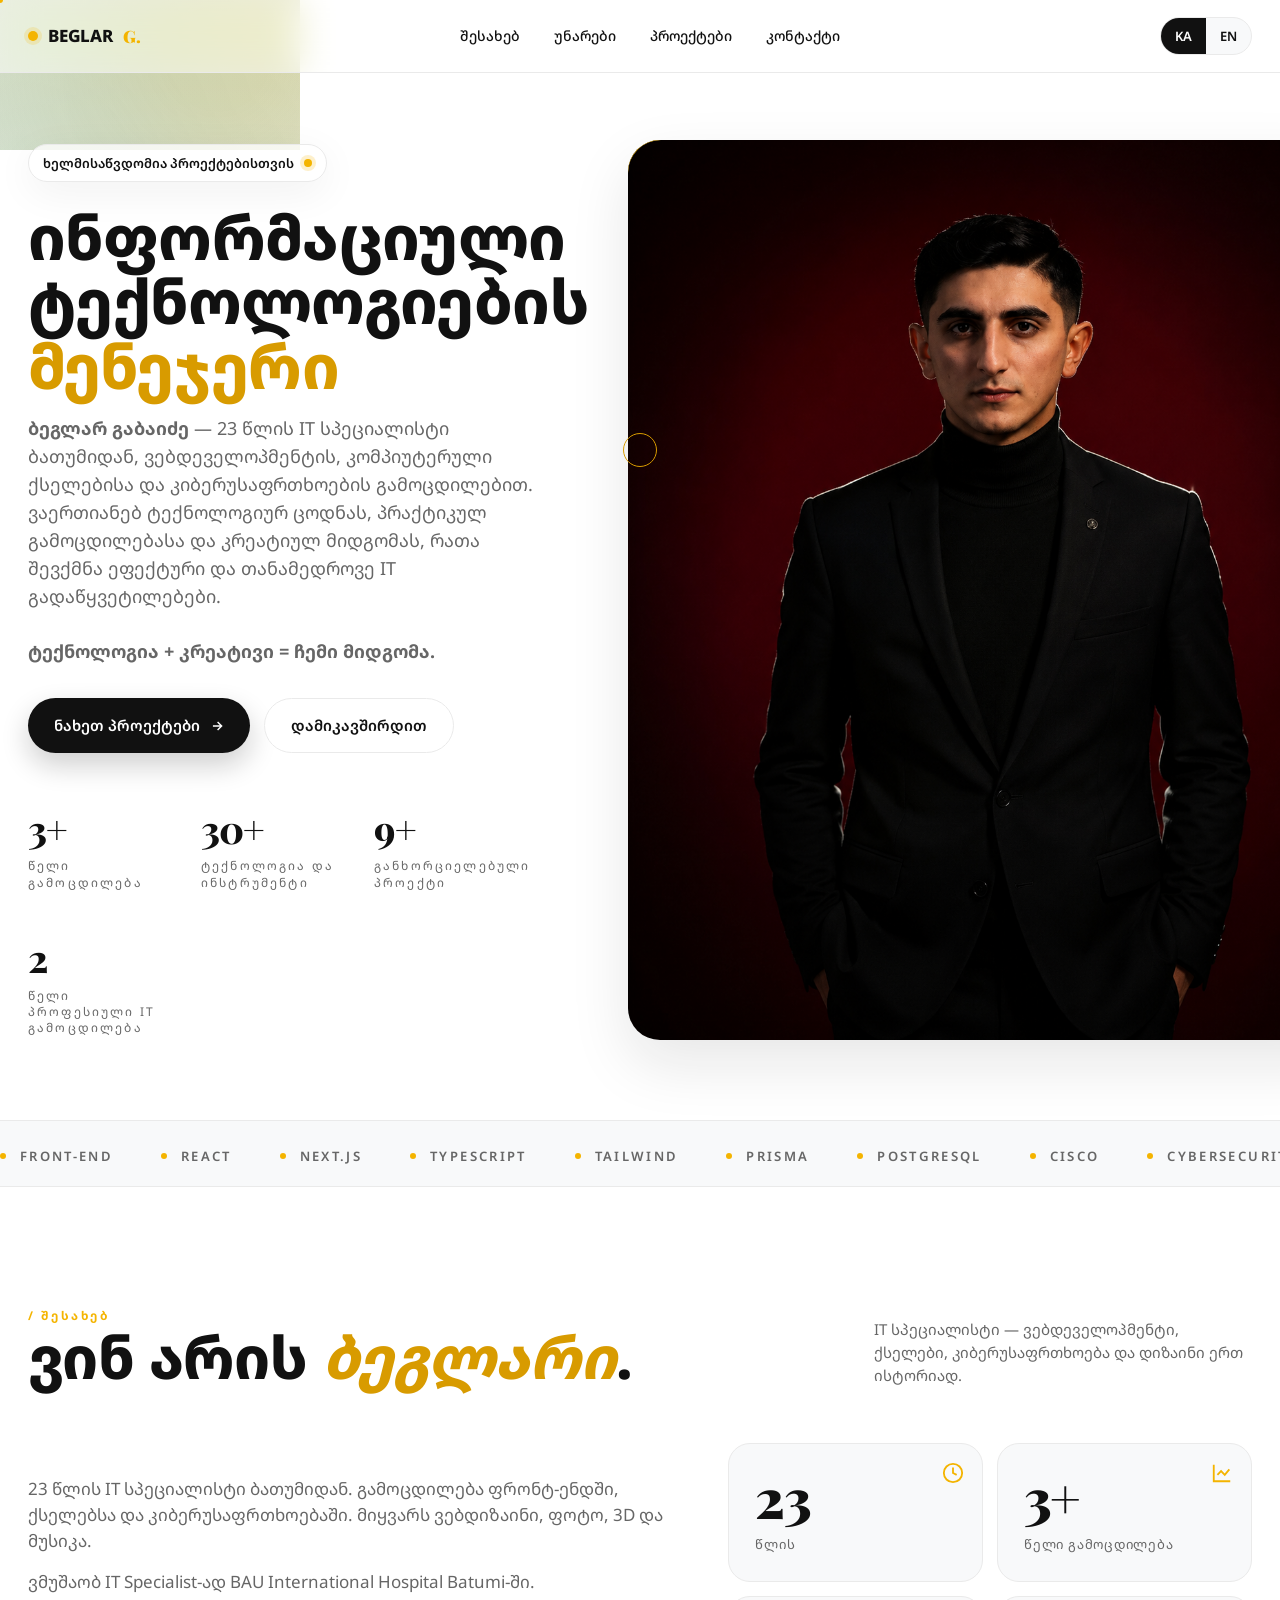
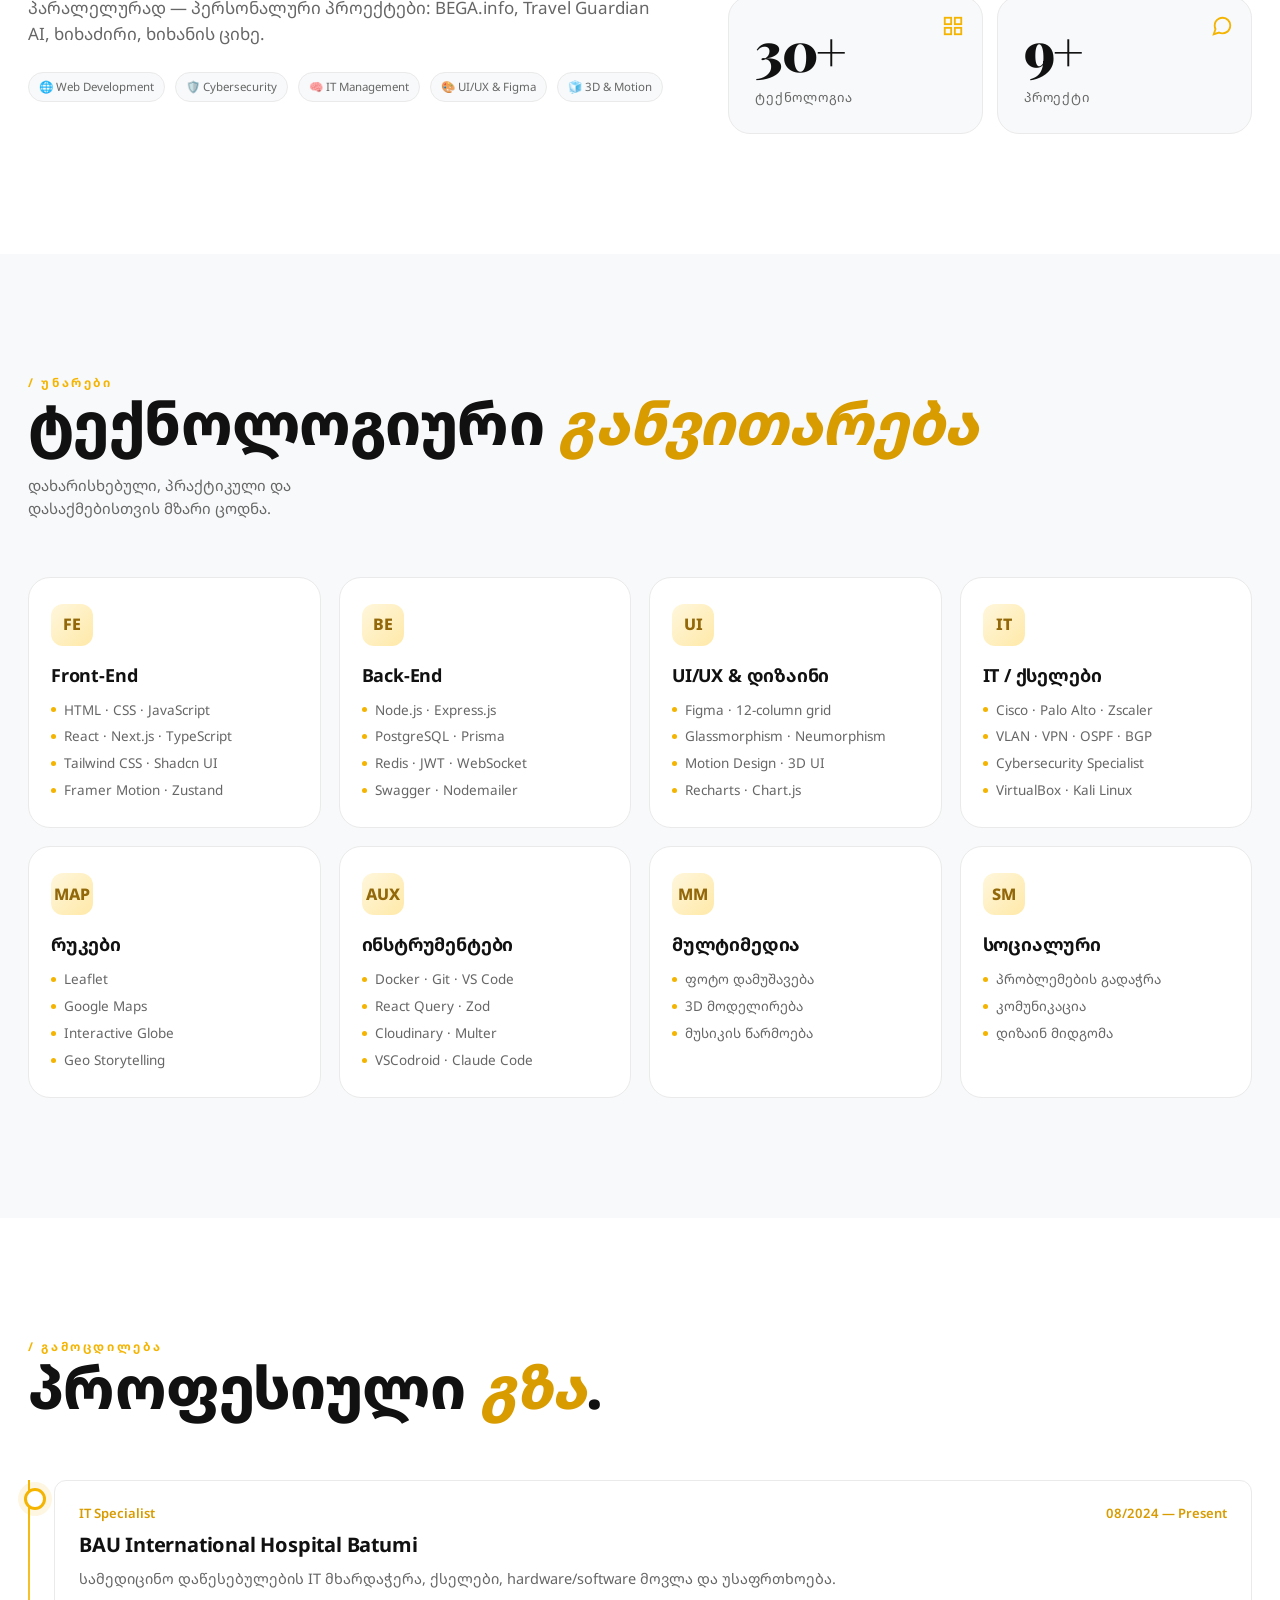
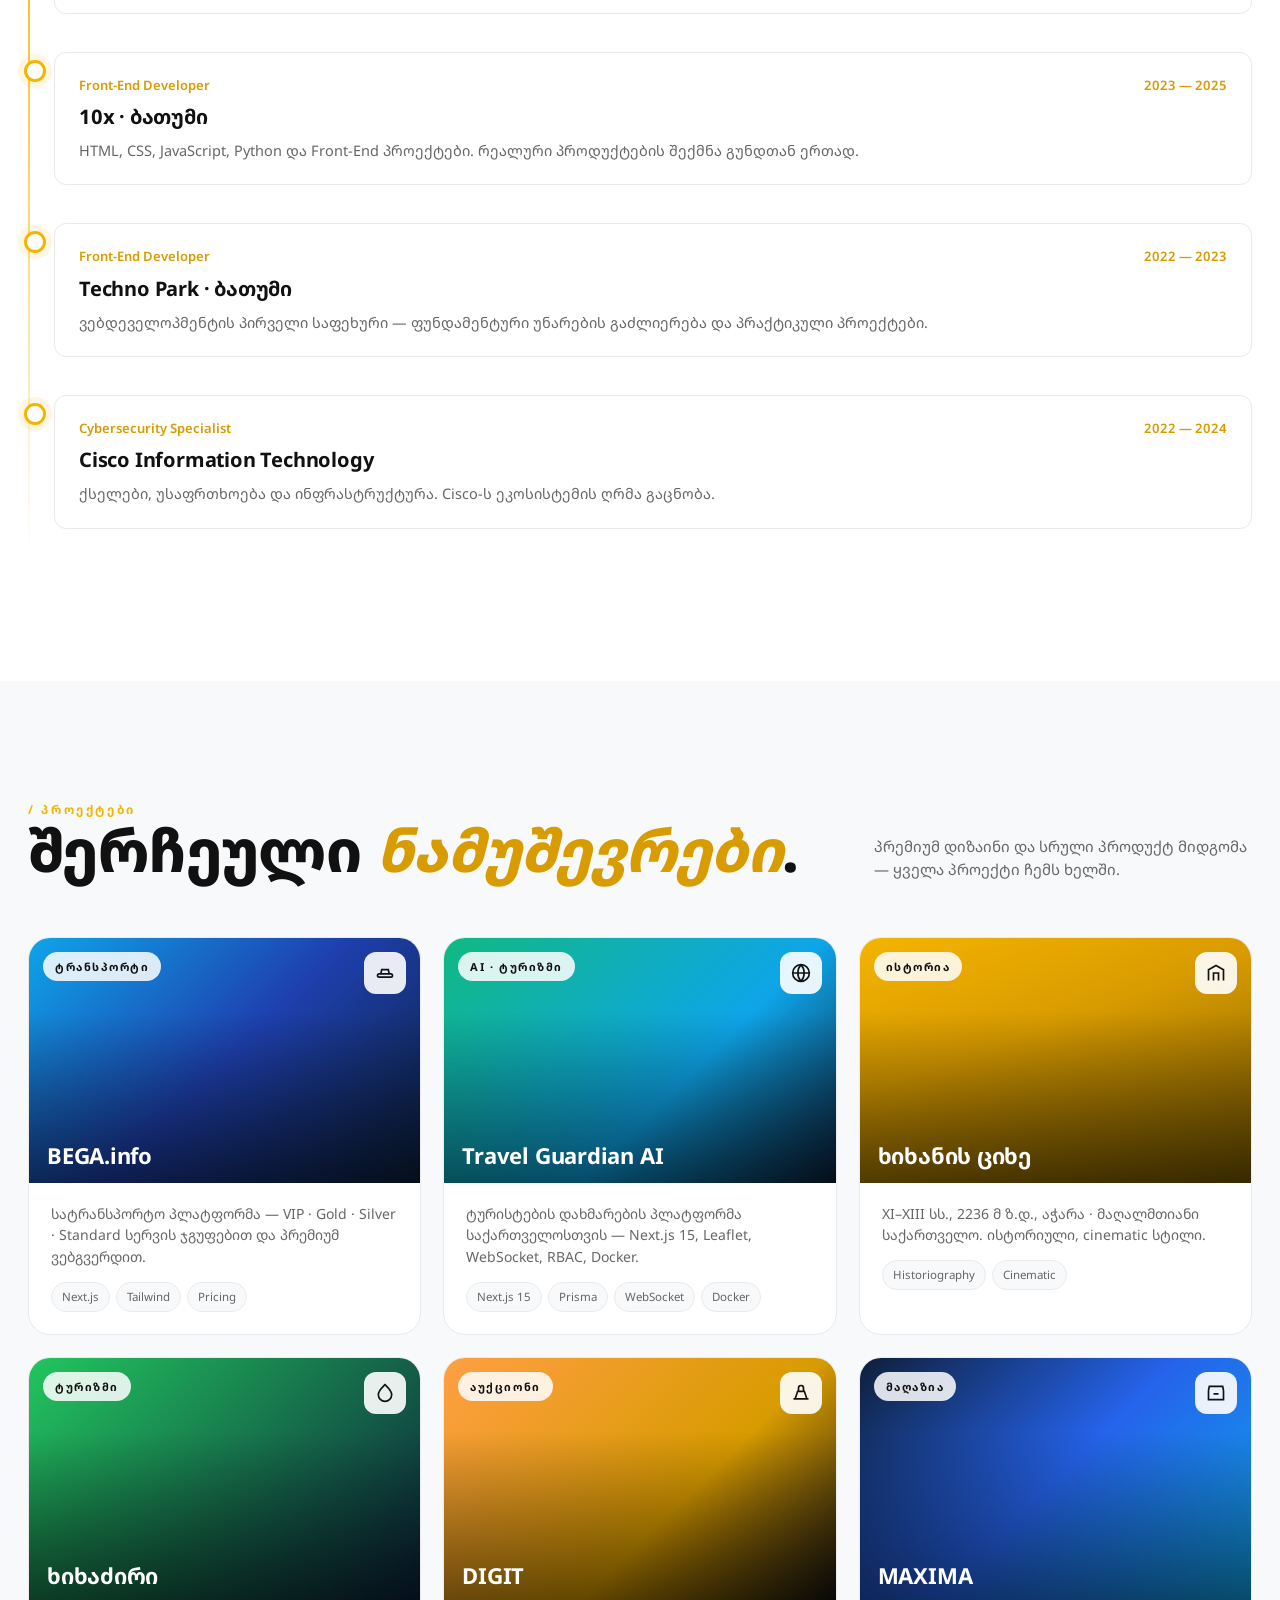
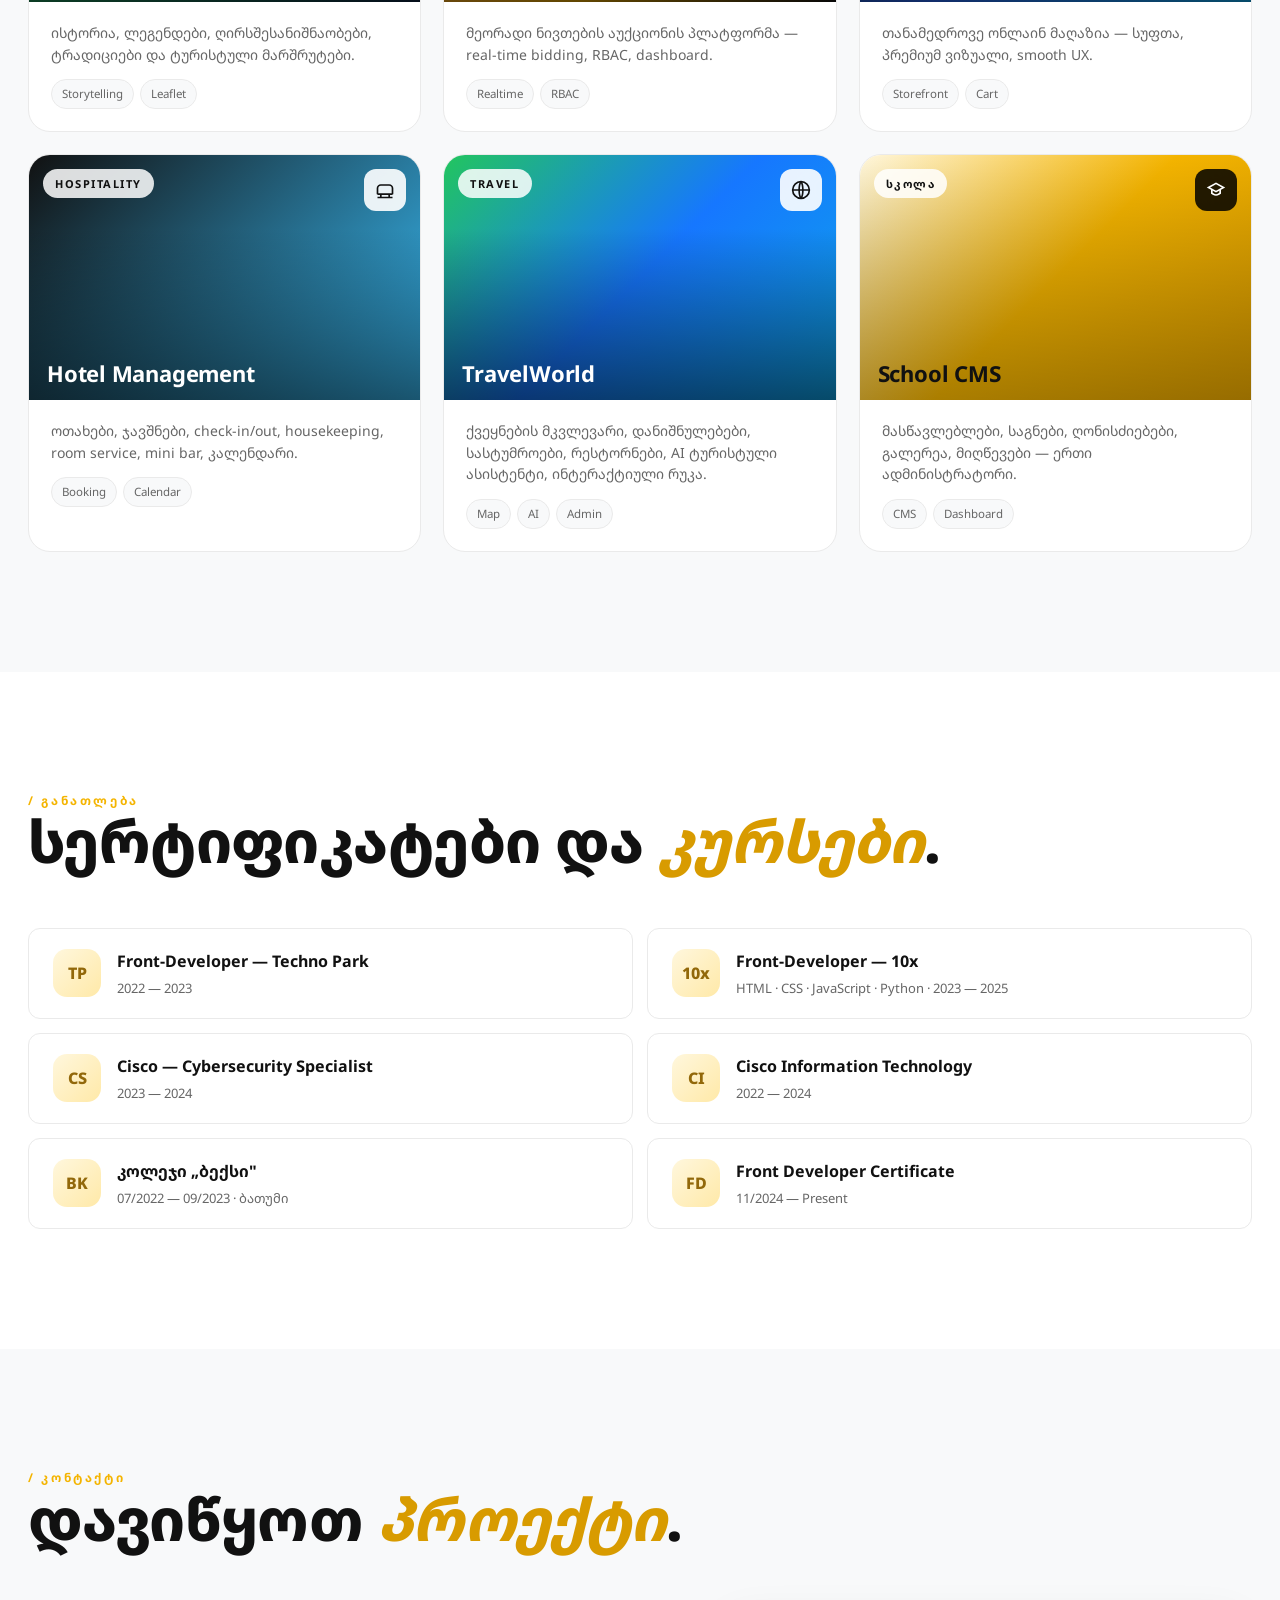
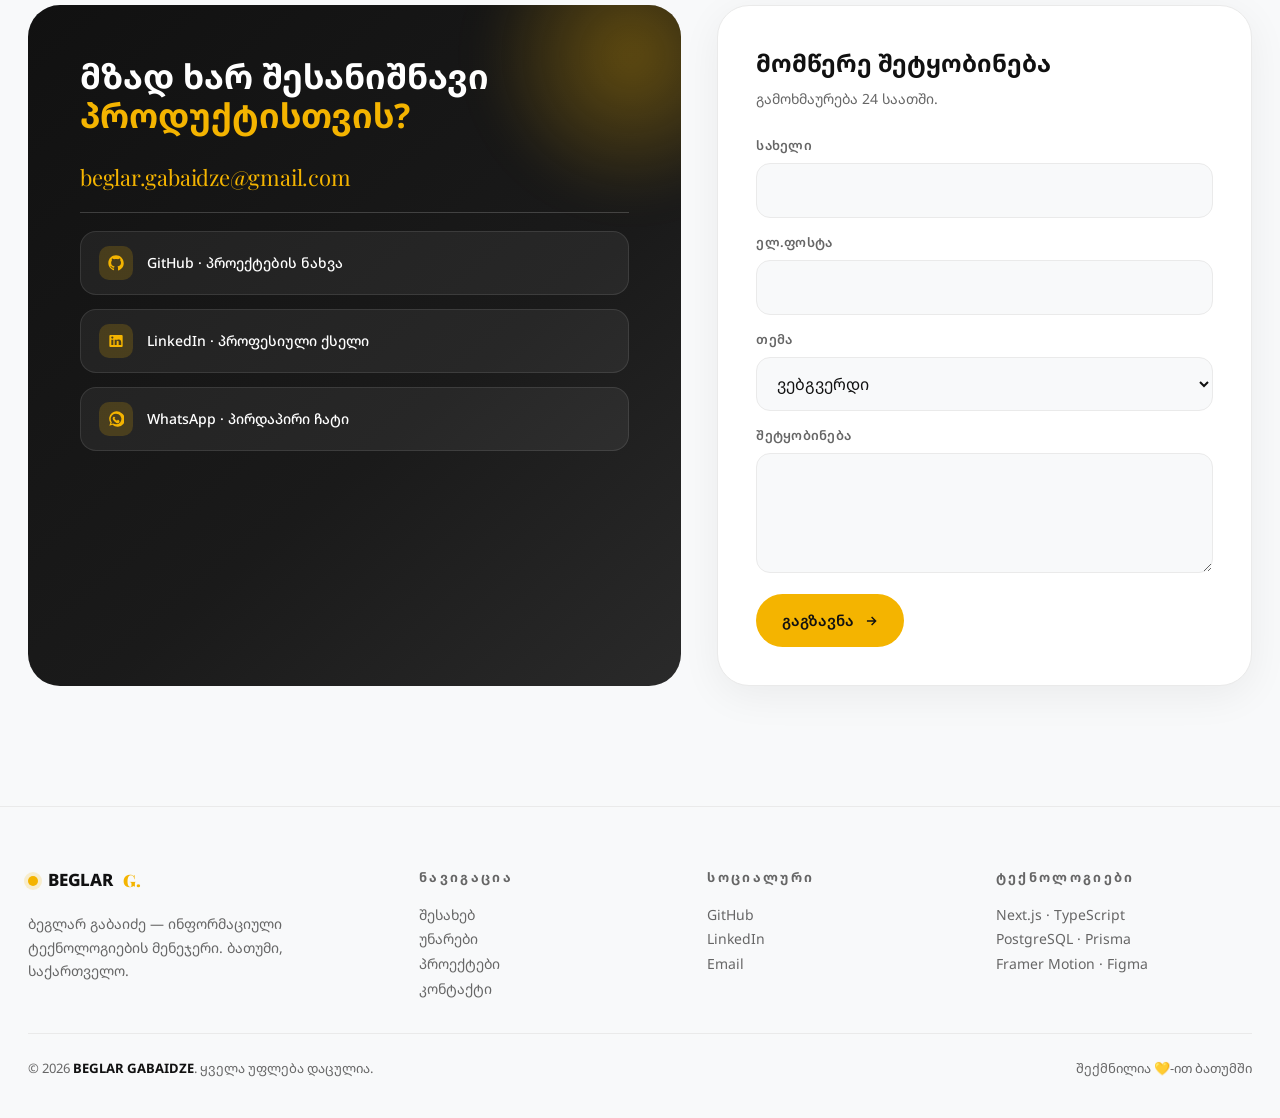
==== index.html @ 543d9b71 "Beglar Gabaidze portfolio: bilingual static site - Split single-file export into index.html + css/js" ====
<!DOCTYPE html>
<html lang="ka" data-lang="ka">
<head>
<meta charset="UTF-8" />
<meta name="viewport" content="width=device-width,initial-scale=1" />
<title>Beglar Gabaidze — Personal Portfolio</title>
<meta name="description" content="Beglar Gabaidze — Front-End Developer, IT Specialist & Cybersecurity enthusiast from Batumi, Georgia." />
<link rel="preconnect" href="https://fonts.googleapis.com">
<link rel="preconnect" href="https://fonts.gstatic.com" crossorigin>
<link href="https://fonts.googleapis.com/css2?family=Inter:wght@300;400;500;600;700;800;900&family=Noto+Sans+Georgian:wght@300;400;500;600;700;800;900&family=Playfair+Display:wght@600;700;900&display=swap" rel="stylesheet">
<link rel="stylesheet" href="css/styles.css" />
</head>
<body>

<!-- ============= INTRO ============= -->
<div id="intro" aria-hidden="true">
  <canvas id="introCanvas"></canvas>
  <div style="text-align:center">
    <div class="intro-name" data-i18n-ka>ბეგლარ გაბაიძე<span>BEGLAR GABAIDZE</span></div>
    <div class="intro-name" data-i18n-en>Beglar Gabaidze<span>BEGLAR GABAIDZE</span></div>
    <div class="intro-sub" data-i18n-ka>FRONT-END · IT · CYBERSECURITY</div>
    <div class="intro-sub" data-i18n-en>FRONT-END · IT · CYBERSECURITY</div>
  </div>
</div>

<!-- ============= CURSOR ============= -->
<div class="cursor-dot"></div>
<div class="cursor-ring"></div>

<!-- ============= HEADER ============= -->
<header class="header" id="header">
  <div class="nav">
    <a href="#top" class="brand"><span class="brand-dot"></span> BEGLAR <span style="font-family:var(--font-display);font-weight:900;color:var(--accent)">G.</span></a>
    <nav class="nav-links" id="nav">
      <a href="#about" data-i18n-ka>შესახებ</a>
      <a href="#about" data-i18n-en>About</a>
      <a href="#skills" data-i18n-ka>უნარები</a>
      <a href="#skills" data-i18n-en>Skills</a>
      <a href="#projects" data-i18n-ka>პროექტები</a>
      <a href="#projects" data-i18n-en>Projects</a>
      <a href="#contact" data-i18n-ka>კონტაქტი</a>
      <a href="#contact" data-i18n-en>Contact</a>
    </nav>
    <div style="display:flex;gap:10px;align-items:center">
      <div class="lang-switch" role="group" aria-label="Language">
        <button data-set-lang="ka" class="active">KA</button>
        <button data-set-lang="en">EN</button>
      </div>
      <button class="menu-btn" id="menuBtn" aria-label="Menu">
        <svg width="20" height="20" viewBox="0 0 24 24" fill="none" stroke="currentColor" stroke-width="2"><path d="M3 6h18M3 12h18M3 18h18"/></svg>
      </button>
    </div>
  </div>
</header>

<!-- ============= HERO ============= -->
<section class="hero" id="top">
  <canvas class="hero-canvas" id="heroCanvas"></canvas>
  <div class="container">
    <div class="hero-grid">
      <div class="reveal in">
        <div class="hero-eyebrow">
          <span data-i18n-ka>ხელმისაწვდომია პროექტებისთვის</span>
          <span data-i18n-en>Available for projects</span>
          <span></span>
        </div>
        <h1 class="h-display hero-title">
          <span data-i18n-ka>ინფორმაციული<br/>ტექნოლოგიების<br/><em>მენეჯერი</em></span>
          <span data-i18n-en>Information<br/>Technology<br/><em>Manager</em></span>
        </h1>
        <p class="hero-sub" data-i18n-ka><strong>ბეგლარ გაბაიძე</strong> — 23 წლის IT სპეციალისტი ბათუმიდან, ვებდეველოპმენტის, კომპიუტერული ქსელებისა და კიბერუსაფრთხოების გამოცდილებით. ვაერთიანებ ტექნოლოგიურ ცოდნას, პრაქტიკულ გამოცდილებასა და კრეატიულ მიდგომას, რათა შევქმნა ეფექტური და თანამედროვე IT გადაწყვეტილებები.<br/><br/><strong>ტექნოლოგია + კრეატივი = ჩემი მიდგომა.</strong></p>
        <p class="hero-sub" data-i18n-en><strong>Beglar Gabaidze</strong> — a 23-year-old IT specialist from Batumi, with experience in web development, computer networks and cybersecurity. I combine technical knowledge, hands-on practice and a creative approach to build effective, modern IT solutions.<br/><br/><strong>Technology + creativity = my approach.</strong></p>
        <div class="hero-cta">
          <a href="#projects" class="btn btn-primary">
            <span data-i18n-ka>ნახეთ პროექტები</span>
            <span data-i18n-en>View Projects</span>
            <svg width="14" height="14" viewBox="0 0 24 24" fill="none" stroke="currentColor" stroke-width="2.4"><path d="M5 12h14M13 5l7 7-7 7"/></svg>
          </a>
          <a href="#contact" class="btn btn-ghost">
            <span data-i18n-ka>დამიკავშირდით</span>
            <span data-i18n-en>Get in touch</span>
          </a>
        </div>
        <div class="hero-meta">
          <div class="item"><div class="num">3+</div><div class="lbl" data-i18n-ka>წელი გამოცდილება</div><div class="lbl" data-i18n-en>Years experience</div></div>
          <div class="item"><div class="num">30+</div><div class="lbl" data-i18n-ka>ტექნოლოგია და ინსტრუმენტი</div><div class="lbl" data-i18n-en>Technologies &amp; tools</div></div>
          <div class="item"><div class="num">9+</div><div class="lbl" data-i18n-ka>განხორციელებული პროექტი</div><div class="lbl" data-i18n-en>Delivered projects</div></div>
          <div class="item"><div class="num">2</div><div class="lbl" data-i18n-ka>წელი პროფესიული IT გამოცდილება</div><div class="lbl" data-i18n-en>Years of professional IT experience</div></div>
        </div>
      </div>
      <div class="reveal in" style="position:relative">
        <div class="portrait-frame">
          <img src="assets/portrait.png" alt="Beglar Gabaidze" />
        </div>
      </div>
    </div>
  </div>
</section>

<!-- Marquee -->
<div class="marquee" aria-hidden="true">
  <div class="marquee-track" id="marquee"></div>
</div>

<!-- About -->
<section class="section" id="about">
  <div class="container">
    <div class="section-head reveal">
      <div>
        <div class="eyebrow" data-i18n-ka>/ შესახებ</div>
        <div class="eyebrow" data-i18n-en>/ About</div>
        <h2 class="h-display">
          <span data-i18n-ka>ვინ არის <em style="color:var(--accent-hover)">ბეგლარი</em>.</span>
          <span data-i18n-en>Who is <em style="color:var(--accent-hover)">Beglar</em>.</span>
        </h2>
      </div>
      <div class="right">
        <span data-i18n-ka>IT სპეციალისტი — ვებდეველოპმენტი, ქსელები, კიბერუსაფრთხოება და დიზაინი ერთ ისტორიად.</span>
        <span data-i18n-en>IT specialist — web development, networks, cybersecurity and design in one story.</span>
      </div>
    </div>
    <div class="about-grid">
      <div class="about-text reveal">
        <p data-i18n-ka>23 წლის IT სპეციალისტი ბათუმიდან. გამოცდილება ფრონტ-ენდში, ქსელებსა და კიბერუსაფრთხოებაში. მიყვარს ვებდიზაინი, ფოტო, 3D და მუსიკა.</p>
        <p data-i18n-en>23-year-old IT specialist from Batumi. Experienced in front-end, networking and cybersecurity. Into web design, photo, 3D and music.</p>
        <p data-i18n-ka>ვმუშაობ IT Specialist-ად BAU International Hospital Batumi-ში. პარალელურად — პერსონალური პროექტები: BEGA.info, Travel Guardian AI, ხიხაძირი, ხიხანის ციხე.</p>
        <p data-i18n-en>IT Specialist at BAU International Hospital Batumi. On the side: BEGA.info, Travel Guardian AI, Khikhadziri, the Khikhani fortress site.</p>
        <div style="display:flex;gap:10px;flex-wrap:wrap;margin-top:24px">
          <span class="chip">🌐 Web Development</span>
          <span class="chip">🛡️ Cybersecurity</span>
          <span class="chip">🧠 IT Management</span>
          <span class="chip">🎨 UI/UX & Figma</span>
          <span class="chip">🧊 3D & Motion</span>
        </div>
      </div>
      <div class="about-stats reveal">
        <div class="stat-card">
          <svg class="icon" width="22" height="22" viewBox="0 0 24 24" fill="none" stroke="currentColor" stroke-width="2"><circle cx="12" cy="12" r="10"/><path d="M12 6v6l4 2"/></svg>
          <div class="n">23</div>
          <div class="label" data-i18n-ka>წლის</div>
          <div class="label" data-i18n-en>Years old</div>
        </div>
        <div class="stat-card">
          <svg class="icon" width="22" height="22" viewBox="0 0 24 24" fill="none" stroke="currentColor" stroke-width="2"><path d="M3 3v18h18"/><path d="M7 14l4-4 4 4 5-6"/></svg>
          <div class="n">3+</div>
          <div class="label" data-i18n-ka>წელი გამოცდილება</div>
          <div class="label" data-i18n-en>Years experience</div>
        </div>
        <div class="stat-card">
          <svg class="icon" width="22" height="22" viewBox="0 0 24 24" fill="none" stroke="currentColor" stroke-width="2"><rect x="3" y="3" width="7" height="7"/><rect x="14" y="3" width="7" height="7"/><rect x="3" y="14" width="7" height="7"/><rect x="14" y="14" width="7" height="7"/></svg>
          <div class="n">30+</div>
          <div class="label" data-i18n-ka>ტექნოლოგია</div>
          <div class="label" data-i18n-en>Tech stack items</div>
        </div>
        <div class="stat-card">
          <svg class="icon" width="22" height="22" viewBox="0 0 24 24" fill="none" stroke="currentColor" stroke-width="2"><path d="M21 11.5a8.4 8.4 0 0 1-.9 3.8 8.5 8.5 0 0 1-7.6 4.7 8.4 8.4 0 0 1-3.8-.9L3 21l1.9-5.7a8.4 8.4 0 0 1-.9-3.8 8.5 8.5 0 0 1 4.7-7.6 8.4 8.4 0 0 1 3.8-.9h.5a8.5 8.5 0 0 1 8 8v.5z"/></svg>
          <div class="n">9+</div>
          <div class="label" data-i18n-ka>პროექტი</div>
          <div class="label" data-i18n-en>Delivered projects</div>
        </div>
      </div>
    </div>
  </div>
</section>

<!-- Skills -->
<section class="section" id="skills" style="background:var(--bg-2)">
  <div class="container">
    <div class="section-head reveal">
      <div>
        <div class="eyebrow" data-i18n-ka>/ უნარები</div>
        <div class="eyebrow" data-i18n-en>/ Skills</div>
        <h2 class="h-display">
          <span data-i18n-ka>ტექნოლოგიური <em style="color:var(--accent-hover)">განვითარება</em></span>
          <span data-i18n-en>Technical <em style="color:var(--accent-hover)">growth</em></span>
        </h2>
      </div>
      <div class="right" data-i18n-ka>დახარისხებული, პრაქტიკული და დასაქმებისთვის მზარი ცოდნა.</div>
      <div class="right" data-i18n-en>Curated, hands-on knowledge ready for production work.</div>
    </div>

    <div class="skills-wrap reveal">
      <div class="skill-card">
        <div class="ico">FE</div>
        <h4>Front-End</h4>
        <ul>
          <li>HTML · CSS · JavaScript</li>
          <li>React · Next.js · TypeScript</li>
          <li>Tailwind CSS · Shadcn UI</li>
          <li>Framer Motion · Zustand</li>
        </ul>
      </div>
      <div class="skill-card">
        <div class="ico">BE</div>
        <h4>Back-End</h4>
        <ul>
          <li>Node.js · Express.js</li>
          <li>PostgreSQL · Prisma</li>
          <li>Redis · JWT · WebSocket</li>
          <li>Swagger · Nodemailer</li>
        </ul>
      </div>
      <div class="skill-card">
        <div class="ico">UI</div>
        <h4 data-i18n-ka>UI/UX &amp; დიზაინი</h4><h4 data-i18n-en>UI/UX &amp; Design</h4>
        <ul>
          <li>Figma · 12-column grid</li>
          <li>Glassmorphism · Neumorphism</li>
          <li>Motion Design · 3D UI</li>
          <li>Recharts · Chart.js</li>
        </ul>
      </div>
      <div class="skill-card">
        <div class="ico">IT</div>
        <h4 data-i18n-ka>IT / ქსელები</h4><h4 data-i18n-en>IT &amp; Networks</h4>
        <ul>
          <li>Cisco · Palo Alto · Zscaler</li>
          <li>VLAN · VPN · OSPF · BGP</li>
          <li>Cybersecurity Specialist</li>
          <li>VirtualBox · Kali Linux</li>
        </ul>
      </div>
      <div class="skill-card">
        <div class="ico">MAP</div>
        <h4 data-i18n-ka>რუკები</h4><h4 data-i18n-en>Maps</h4>
        <ul>
          <li>Leaflet</li>
          <li>Google Maps</li>
          <li>Interactive Globe</li>
         <li data-i18n-ka>Geo Storytelling</li>
         <li data-i18n-en>Geo storytelling</li>
        </ul>
      </div>
      <div class="skill-card">
        <div class="ico">AUX</div>
        <h4 data-i18n-ka>ინსტრუმენტები</h4><h4 data-i18n-en>Tooling</h4>
        <ul>
          <li>Docker · Git · VS Code</li>
          <li>React Query · Zod</li>
          <li>Cloudinary · Multer</li>
          <li>VSCodroid · Claude Code</li>
        </ul>
      </div>
      <div class="skill-card">
        <div class="ico">MM</div>
        <h4 data-i18n-ka>მულტიმედია</h4><h4 data-i18n-en>Multimedia</h4>
        <ul>
          <li data-i18n-ka>ფოტო დამუშავება</li>
          <li data-i18n-en>Photo editing</li>
          <li data-i18n-ka>3D მოდელირება</li>
          <li data-i18n-en>3D modeling</li>
          <li data-i18n-ka>მუსიკის წარმოება</li>
          <li data-i18n-en>Music production</li>
        </ul>
      </div>
      <div class="skill-card">
        <div class="ico">SM</div>
        <h4 data-i18n-ka>სოციალური</h4><h4 data-i18n-en>Soft skills</h4>
        <ul>
          <li data-i18n-ka>პრობლემების გადაჭრა</li>
          <li data-i18n-en>Problem solving</li>
          <li data-i18n-ka>კომუნიკაცია</li>
          <li data-i18n-en>Communication</li>
          <li data-i18n-ka>დიზაინ მიდგომა</li>
          <li data-i18n-en>Design thinking</li>
        </ul>
      </div>
    </div>
  </div>
</section>

<!-- Experience -->
<section class="section">
  <div class="container">
    <div class="section-head reveal">
      <div>
        <div class="eyebrow" data-i18n-ka>/ გამოცდილება</div>
        <div class="eyebrow" data-i18n-en>/ Experience</div>
        <h2 class="h-display">
          <span data-i18n-ka>პროფესიული <em style="color:var(--accent-hover)">გზა</em>.</span>
          <span data-i18n-en>Professional <em style="color:var(--accent-hover)">journey</em>.</span>
        </h2>
      </div>
    </div>
    <div class="timeline reveal">
      <div class="tl-item">
        <div class="tl-card">
          <div class="tl-meta"><span data-i18n-ka>IT Specialist</span><span data-i18n-en>IT Specialist</span><span>08/2024 — Present</span></div>
          <h4>BAU International Hospital Batumi</h4>
          <p data-i18n-ka>სამედიცინო დაწესებულების IT მხარდაჭერა, ქსელები, hardware/software მოვლა და უსაფრთხოება.</p>
          <p data-i18n-en>IT support for a medical institution: networks, hardware/software maintenance and security.</p>
        </div>
      </div>
      <div class="tl-item">
        <div class="tl-card">
          <div class="tl-meta"><span data-i18n-ka>Front-End Developer</span><span data-i18n-en>Front-End Developer</span><span>2023 — 2025</span></div>
          <h4>10x · ბათუმი</h4>
          <p data-i18n-ka>HTML, CSS, JavaScript, Python და Front-End პროექტები. რეალური პროდუქტების შექმნა გუნდთან ერთად.</p>
          <p data-i18n-en>HTML, CSS, JavaScript, Python and Front-End project work. Real products built with a team.</p>
        </div>
      </div>
      <div class="tl-item">
        <div class="tl-card">
          <div class="tl-meta"><span data-i18n-ka>Front-End Developer</span><span data-i18n-en>Front-End Developer</span><span>2022 — 2023</span></div>
          <h4>Techno Park · ბათუმი</h4>
          <p data-i18n-ka>ვებდეველოპმენტის პირველი საფეხური — ფუნდამენტური უნარების გაძლიერება და პრაქტიკული პროექტები.</p>
          <p data-i18n-en>First step into web development — strengthening fundamentals with practical projects.</p>
        </div>
      </div>
      <div class="tl-item">
        <div class="tl-card">
          <div class="tl-meta"><span data-i18n-ka>Cybersecurity Specialist</span><span data-i18n-en>Cybersecurity Specialist</span><span>2022 — 2024</span></div>
          <h4>Cisco Information Technology</h4>
          <p data-i18n-ka>ქსელები, უსაფრთხოება და ინფრასტრუქტურა. Cisco-ს ეკოსისტემის ღრმა გაცნობა.</p>
          <p data-i18n-en>Networking, security and infrastructure. Deep dive into the Cisco ecosystem.</p>
        </div>
      </div>
    </div>
  </div>
</section>

<!-- Projects -->
<section class="section" id="projects" style="background:var(--bg-2)">
  <div class="container">
    <div class="section-head reveal">
      <div>
        <div class="eyebrow" data-i18n-ka>/ პროექტები</div>
        <div class="eyebrow" data-i18n-en>/ Projects</div>
        <h2 class="h-display">
          <span data-i18n-ka>შერჩეული <em style="color:var(--accent-hover)">ნამუშევრები</em>.</span>
          <span data-i18n-en>Selected <em style="color:var(--accent-hover)">work</em>.</span>
        </h2>
      </div>
      <div class="right" data-i18n-ka>პრემიუმ დიზაინი და სრული პროდუქტ მიდგომა — ყველა პროექტი ჩემს ხელში.</div>
      <div class="right" data-i18n-en>Premium design and full product thinking — every project is end-to-end.</div>
    </div>

    <div class="projects-grid reveal">

      <a class="proj-card" href="https://luxxbatumi7.netlify.app/" target="_blank" rel="noopener">
        <div class="proj-cover">
          <div class="bg" style="background:linear-gradient(135deg,#0EA5E9 0%,#1E40AF 50%,#0B1F3A 100%)"></div>
          <div class="shot" style="background-image:url('https://s.wordpress.com/mshots/v1/https%3A%2F%2Fluxxbatumi7.netlify.app%2F?w=1200')"></div>
          <div class="veil"></div>
          <div class="tag" data-i18n-ka>ტრანსპორტი</div>
          <div class="tag" data-i18n-en>Transport</div>
          <div class="ico"><svg width="20" height="20" viewBox="0 0 24 24" fill="none" stroke="currentColor" stroke-width="2"><path d="M5 17h14M5 17a2 2 0 1 1 0-4h14a2 2 0 1 1 0 4M7 13l1-5h8l1 5"/></svg></div>
          <div class="title">BEGA.info</div>
        </div>
        <div class="proj-body">
          <p data-i18n-ka>სატრანსპორტო პლატფორმა — VIP · Gold · Silver · Standard სერვის ჯგუფებით და პრემიუმ ვებგვერდით.</p>
          <p data-i18n-en>Transport platform with VIP · Gold · Silver · Standard tiers and a premium landing experience.</p>
          <div class="chips"><span class="chip">Next.js</span><span class="chip">Tailwind</span><span class="chip">Pricing</span></div>
        </div>
      </a>

      <article class="proj-card">
        <div class="proj-cover">
          <div class="bg" style="background:linear-gradient(135deg,#10B981 0%,#0EA5E9 60%,#0B1F3A 100%)"></div>
          <div class="shot" style="background-image:url('assets/projects/travel-guardian.jpg')"></div>
          <div class="veil"></div>
          <div class="tag" data-i18n-ka>AI · ტურიზმი</div>
          <div class="tag" data-i18n-en>AI · Tourism</div>
          <div class="ico"><svg width="20" height="20" viewBox="0 0 24 24" fill="none" stroke="currentColor" stroke-width="2"><circle cx="12" cy="12" r="10"/><path d="M2 12h20M12 2a15 15 0 0 1 0 20M12 2a15 15 0 0 0 0 20"/></svg></div>
          <div class="title">Travel Guardian AI</div>
        </div>
        <div class="proj-body">
          <p data-i18n-ka>ტურისტების დახმარების პლატფორმა საქართველოსთვის — Next.js 15, Leaflet, WebSocket, RBAC, Docker.</p>
          <p data-i18n-en>Tourist assistance platform for Georgia — Next.js 15, Leaflet, WebSocket, RBAC, Docker.</p>
          <div class="chips"><span class="chip">Next.js 15</span><span class="chip">Prisma</span><span class="chip">WebSocket</span><span class="chip">Docker</span></div>
        </div>
      </article>

      <article class="proj-card">
        <div class="proj-cover">
          <div class="bg" style="background:linear-gradient(160deg,#F4B400 0%,#D89B00 40%,#7a5a00 100%)"></div>
          <div class="shot" style="background-image:url('assets/projects/khikhani.jpg')"></div>
          <div class="veil"></div>
          <div class="tag" data-i18n-ka>ისტორია</div>
          <div class="tag" data-i18n-en>Heritage</div>
          <div class="ico"><svg width="20" height="20" viewBox="0 0 24 24" fill="none" stroke="currentColor" stroke-width="2"><path d="M3 21V8l9-5 9 5v13"/><path d="M9 21V12h6v9"/></svg></div>
          <div class="title">ხიხანის ციხე</div>
        </div>
        <div class="proj-body">
          <p data-i18n-ka>XI–XIII სს., 2236 მ ზ.დ., აჭარა · მაღალმთიანი საქართველო. ისტორიული, cinematic სტილი.</p>
          <p data-i18n-en>XI–XIII c., 2236 m, Ajara — Mountainous Georgia. Historical, cinematic web experience.</p>
          <div class="chips"><span class="chip">Historiography</span><span class="chip">Cinematic</span></div>
        </div>
      </article>

      <article class="proj-card">
        <div class="proj-cover">
          <div class="bg" style="background:linear-gradient(135deg,#22C55E 0%,#0B1F3A 100%)"></div>
          <div class="shot" style="background-image:url('assets/projects/khikhadziri.jpg')"></div>
          <div class="veil"></div>
          <div class="tag" data-i18n-ka>ტურიზმი</div>
          <div class="tag" data-i18n-en>Tourism</div>
          <div class="ico"><svg width="20" height="20" viewBox="0 0 24 24" fill="none" stroke="currentColor" stroke-width="2"><path d="M12 2C8 6 4 9 4 14a8 8 0 0 0 16 0c0-5-4-8-8-12z"/></svg></div>
          <div class="title">ხიხაძირი</div>
        </div>
        <div class="proj-body">
          <p data-i18n-ka>ისტორია, ლეგენდები, ღირსშესანიშნაობები, ტრადიციები და ტურისტული მარშრუტები.</p>
          <p data-i18n-en>History, legends, landmarks, traditions and tourist routes.</p>
          <div class="chips"><span class="chip">Storytelling</span><span class="chip">Leaflet</span></div>
        </div>
      </article>

      <article class="proj-card">
        <div class="proj-cover">
          <div class="bg" style="background:linear-gradient(135deg,#FF9F43 0%,#D89B00 60%,#111 100%)"></div>
          <div class="shot" style="background-image:url('assets/projects/digit.jpg')"></div>
          <div class="veil"></div>
          <div class="tag" data-i18n-ka>აუქციონი</div>
          <div class="tag" data-i18n-en>Auction</div>
          <div class="ico"><svg width="20" height="20" viewBox="0 0 24 24" fill="none" stroke="currentColor" stroke-width="2"><path d="M3 19h18M5 19l3-9h8l3 9M9 10V6a3 3 0 0 1 6 0v4"/></svg></div>
          <div class="title">DIGIT</div>
        </div>
        <div class="proj-body">
          <p data-i18n-ka>მეორადი ნივთების აუქციონის პლატფორმა — real-time bidding, RBAC, dashboard.</p>
          <p data-i18n-en>Second-hand goods auction platform — real-time bidding, RBAC, dashboard.</p>
          <div class="chips"><span class="chip">Realtime</span><span class="chip">RBAC</span></div>
        </div>
      </article>

      <a class="proj-card" href="https://maxima0001.netlify.app/" target="_blank" rel="noopener">
        <div class="proj-cover">
          <div class="bg" style="background:linear-gradient(135deg,#0E1F3A 0%,#2563EB 50%,#0EA5E9 100%)"></div>
          <div class="shot" style="background-image:url('https://s.wordpress.com/mshots/v1/https%3A%2F%2Fmaxima0001.netlify.app%2F?w=1200')"></div>
          <div class="veil"></div>
          <div class="tag" data-i18n-ka>მაღაზია</div>
          <div class="tag" data-i18n-en>E-commerce</div>
          <div class="ico"><svg width="20" height="20" viewBox="0 0 24 24" fill="none" stroke="currentColor" stroke-width="2"><path d="M3 9l1-5h16l1 5M3 9v11h18V9M9 13h6"/></svg></div>
          <div class="title">MAXIMA</div>
        </div>
        <div class="proj-body">
          <p data-i18n-ka>თანამედროვე ონლაინ მაღაზია — სუფთა, პრემიუმ ვიზუალი, smooth UX.</p>
          <p data-i18n-en>Modern e-commerce experience — clean, premium visuals and frictionless UX.</p>
          <div class="chips"><span class="chip">Storefront</span><span class="chip">Cart</span></div>
        </div>
      </a>

      <article class="proj-card">
        <div class="proj-cover">
          <div class="bg" style="background:linear-gradient(135deg,#111 0%,#38BDF8 100%)"></div>
          <div class="shot" style="background-image:url('assets/projects/hotel.jpg')"></div>
          <div class="veil"></div>
          <div class="tag" data-i18n-ka>Hospitality</div>
          <div class="tag" data-i18n-en>Hospitality</div>
          <div class="ico"><svg width="20" height="20" viewBox="0 0 24 24" fill="none" stroke="currentColor" stroke-width="2"><path d="M3 17v-7a4 4 0 0 1 4-4h10a4 4 0 0 1 4 4v7M3 17h18M3 21h18M7 17v4M17 17v4"/></svg></div>
          <div class="title">Hotel Management</div>
        </div>
        <div class="proj-body">
          <p data-i18n-ka>ოთახები, ჯავშნები, check-in/out, housekeeping, room service, mini bar, კალენდარი.</p>
          <p data-i18n-en>Rooms, reservations, check-in/out, housekeeping, room service, mini bar, availability calendar.</p>
          <div class="chips"><span class="chip">Booking</span><span class="chip">Calendar</span></div>
        </div>
      </article>

      <a class="proj-card" href="https://travelground77.netlify.app/" target="_blank" rel="noopener">
        <div class="proj-cover">
          <div class="bg" style="background:linear-gradient(135deg,#22C55E 0%,#1677FF 50%,#0EA5E9 100%)"></div>
          <div class="shot" style="background-image:url('https://s.wordpress.com/mshots/v1/https%3A%2F%2Ftravelground77.netlify.app%2F?w=1200')"></div>
          <div class="veil"></div>
          <div class="tag" data-i18n-ka>Travel</div>
          <div class="tag" data-i18n-en>Travel</div>
          <div class="ico"><svg width="20" height="20" viewBox="0 0 24 24" fill="none" stroke="currentColor" stroke-width="2"><circle cx="12" cy="12" r="10"/><path d="M2 12h20M12 2c3 4 3 16 0 20M12 2c-3 4-3 16 0 20"/></svg></div>
          <div class="title">TravelWorld</div>
        </div>
        <div class="proj-body">
          <p data-i18n-ka>ქვეყნების მკვლევარი, დანიშნულებები, სასტუმროები, რესტორნები, AI ტურისტული ასისტენტი, ინტერაქტიული რუკა.</p>
          <p data-i18n-en>Countries explorer, destinations, hotels, restaurants, AI travel assistant, interactive map.</p>
          <div class="chips"><span class="chip">Map</span><span class="chip">AI</span><span class="chip">Admin</span></div>
        </div>
      </a>

      <a class="proj-card" href="https://schoolbg.netlify.app/" target="_blank" rel="noopener">
        <div class="proj-cover">
          <div class="bg" style="background:linear-gradient(135deg,#FFF7DD 0%,#F4B400 50%,#D89B00 100%)"></div>
          <div class="shot" style="background-image:url('https://s.wordpress.com/mshots/v1/https%3A%2F%2Fschoolbg.netlify.app%2F?w=1200')"></div>
          <div class="veil" style="background:linear-gradient(180deg,transparent,rgba(0,0,0,.3))"></div>
          <div class="tag" data-i18n-ka>სკოლა</div>
          <div class="tag" data-i18n-en>School</div>
          <div class="ico" style="background:rgba(0,0,0,.85);color:#fff"><svg width="20" height="20" viewBox="0 0 24 24" fill="none" stroke="currentColor" stroke-width="2"><path d="M3 9l9-5 9 5-9 5-9-5z"/><path d="M7 11v5c2 1 3 2 5 2s3-1 5-2v-5"/></svg></div>
          <div class="title" style="color:#111">School CMS</div>
        </div>
        <div class="proj-body">
          <p data-i18n-ka>მასწავლებლები, საგნები, ღონისძიებები, გალერეა, მიღწევები — ერთი ადმინისტრატორი.</p>
          <p data-i18n-en>Teachers, subjects, events, gallery, achievements — one admin to manage them all.</p>
          <div class="chips"><span class="chip">CMS</span><span class="chip">Dashboard</span></div>
        </div>
      </a>

    </div>
  </div>
</section>

<!-- Education -->
<section class="section">
  <div class="container">
    <div class="section-head reveal">
      <div>
        <div class="eyebrow" data-i18n-ka>/ განათლება</div>
        <div class="eyebrow" data-i18n-en>/ Education</div>
        <h2 class="h-display">
          <span data-i18n-ka>სერტიფიკატები და <em style="color:var(--accent-hover)">კურსები</em>.</span>
          <span data-i18n-en>Certificates &amp; <em style="color:var(--accent-hover)">training</em>.</span>
        </h2>
      </div>
    </div>

    <div class="edu-grid reveal">
      <div class="edu-card"><div class="badge">TP</div><div><h5>Front-Developer — Techno Park</h5><p>2022 — 2023</p></div></div>
      <div class="edu-card"><div class="badge">10x</div><div><h5>Front-Developer — 10x</h5><p>HTML · CSS · JavaScript · Python · 2023 — 2025</p></div></div>
      <div class="edu-card"><div class="badge">CS</div><div><h5>Cisco — Cybersecurity Specialist</h5><p>2023 — 2024</p></div></div>
      <div class="edu-card"><div class="badge">CI</div><div><h5>Cisco Information Technology</h5><p>2022 — 2024</p></div></div>
      <div class="edu-card"><div class="badge">BK</div><div><h5 data-i18n-ka>კოლეჯი „ბექსი"</h5><h5 data-i18n-en>College „Beksi"</h5><p>07/2022 — 09/2023 · ბათუმი</p></div></div>
      <div class="edu-card"><div class="badge">FD</div><div><h5>Front Developer Certificate</h5><p>11/2024 — Present</p></div></div>
    </div>
  </div>
</section>

<!-- Contact -->
<section class="section" id="contact" style="background:var(--bg-2)">
  <div class="container">
    <div class="section-head reveal">
      <div>
        <div class="eyebrow" data-i18n-ka>/ კონტაქტი</div>
        <div class="eyebrow" data-i18n-en>/ Contact</div>
        <h2 class="h-display">
          <span data-i18n-ka>დავიწყოთ <em style="color:var(--accent-hover)">პროექტი</em>.</span>
          <span data-i18n-en>Let's start a <em style="color:var(--accent-hover)">project</em>.</span>
        </h2>
      </div>
    </div>
    <div class="contact-grid reveal">
      <div class="contact-card">
        <h3 data-i18n-ka>მზად ხარ შესანიშნავი<br/><span class="gold">პროდუქტისთვის?</span></h3>
        <h3 data-i18n-en>Ready for something<br/><span class="gold">remarkable?</span></h3>
        <a class="email" href="mailto:beglar.gabaidze@gmail.com">beglar.gabaidze@gmail.com</a>
        <div class="contact-list">
          <a href="https://github.com/" target="_blank" rel="noopener">
            <span class="ico"><svg width="16" height="16" viewBox="0 0 24 24" fill="currentColor"><path d="M12 .5C5.6.5.5 5.6.5 12c0 5 3.3 9.3 7.8 10.8.6.1.8-.2.8-.6v-2c-3.2.7-3.9-1.4-3.9-1.4-.5-1.3-1.3-1.6-1.3-1.6-1.1-.7.1-.7.1-.7 1.2.1 1.8 1.2 1.8 1.2 1 1.8 2.7 1.3 3.4 1 .1-.8.4-1.3.8-1.6-2.6-.3-5.3-1.3-5.3-5.8 0-1.3.5-2.3 1.2-3.1-.1-.3-.5-1.5.1-3.1 0 0 1-.3 3.2 1.2.9-.3 1.9-.4 2.9-.4s2 .1 2.9.4c2.2-1.5 3.2-1.2 3.2-1.2.6 1.6.2 2.8.1 3.1.7.8 1.2 1.8 1.2 3.1 0 4.5-2.7 5.5-5.3 5.8.4.4.8 1.1.8 2.2v3.3c0 .4.2.7.8.6 4.5-1.5 7.8-5.8 7.8-10.8C23.5 5.6 18.4.5 12 .5z"/></svg></span>
            <span data-i18n-ka>GitHub · პროექტების ნახვა</span>
            <span data-i18n-en>GitHub · view my work</span>
          </a>
          <a href="https://www.linkedin.com/" target="_blank" rel="noopener">
            <span class="ico"><svg width="16" height="16" viewBox="0 0 24 24" fill="currentColor"><path d="M20.5 3h-17A1.5 1.5 0 0 0 2 4.5v15A1.5 1.5 0 0 0 3.5 21h17a1.5 1.5 0 0 0 1.5-1.5v-15A1.5 1.5 0 0 0 20.5 3zM8 18H5V10h3v8zM6.5 8.5a1.7 1.7 0 1 1 0-3.4 1.7 1.7 0 0 1 0 3.4zM19 18h-3v-4.2c0-1 0-2.3-1.4-2.3s-1.6 1.1-1.6 2.2V18h-3V10h3v1.2c.4-.8 1.5-1.6 3-1.6 3.2 0 3.8 2.1 3.8 4.8V18z"/></svg></span>
            <span data-i18n-ka>LinkedIn · პროფესიული ქსელი</span>
            <span data-i18n-en>LinkedIn · professional network</span>
          </a>
          <a href="https://wa.me/" target="_blank" rel="noopener">
            <span class="ico"><svg width="16" height="16" viewBox="0 0 24 24" fill="currentColor"><path d="M20.5 3.5A11 11 0 0 0 3.6 17.4L2 22l4.7-1.5A11 11 0 1 0 20.5 3.5zM12 20a8 8 0 0 1-4.1-1.1l-.3-.2-2.7.9.9-2.6-.2-.3A8 8 0 1 1 12 20zm4.6-5.9c-.3-.1-1.5-.7-1.7-.8s-.4-.1-.5.1-.6.8-.7 1-.3.1-.5 0a6.5 6.5 0 0 1-1.9-1.2 7 7 0 0 1-1.3-1.7c-.1-.2 0-.4.1-.5l.4-.5.3-.4v-.5L9.6 9c-.2-.5-.4-.4-.5-.4h-.5a1 1 0 0 0-.7.3 3 3 0 0 0-.9 2.2 5.2 5.2 0 0 0 1.1 2.7 11.9 11.9 0 0 0 4.6 4.1 4.7 4.7 0 0 0 2.1.4 3.4 3.4 0 0 0 2.2-1.5 2.8 2.8 0 0 0 .2-1.5c-.1-.1-.2-.2-.5-.3z"/></svg></span>
            <span data-i18n-ka>WhatsApp · პირდაპირი ჩატი</span>
            <span data-i18n-en>WhatsApp · direct chat</span>
          </a>
        </div>
      </div>

      <form class="form-card" onsubmit="event.preventDefault();alert(currentLang==='ka'?'შეტყობინება გამოგზავნილია ✓':'Message sent ✓');this.reset()">
        <h4 data-i18n-ka>მომწერე შეტყობინება</h4>
        <h4 data-i18n-en>Send a message</h4>
        <p class="kicker" data-i18n-ka>გამოხმაურება 24 საათში.</p>
        <p class="kicker" data-i18n-en>I'll reply within 24 hours.</p>
        <div class="field"><label data-i18n-ka>სახელი</label><label data-i18n-en>Name</label><input type="text" required></div>
        <div class="field"><label data-i18n-ka>ელ.ფოსტა</label><label data-i18n-en>Email</label><input type="email" required></div>
        <div class="field">
          <label data-i18n-ka>თემა</label><label data-i18n-en>Topic</label>
          <select>
            <option data-i18n-ka>ვებგვერდი</option><option data-i18n-en>Website</option>
            <option data-i18n-ka>Front-End</option><option data-i18n-en>Front-End</option>
            <option data-i18n-ka>IT / ქსელები</option><option data-i18n-en>IT / Networks</option>
            <option data-i18n-ka>UI/UX</option><option data-i18n-en>UI/UX</option>
            <option data-i18n-ka>სხვა</option><option data-i18n-en>Other</option>
          </select>
        </div>
        <div class="field"><label data-i18n-ka>შეტყობინება</label><label data-i18n-en>Message</label><textarea required></textarea></div>
        <button class="btn btn-accent" type="submit">
          <span data-i18n-ka>გაგზავნა</span>
          <span data-i18n-en>Send</span>
          <svg width="14" height="14" viewBox="0 0 24 24" fill="none" stroke="currentColor" stroke-width="2.4"><path d="M5 12h14M13 5l7 7-7 7"/></svg>
        </button>
      </form>
    </div>
  </div>
</section>

<!-- Footer -->
<footer class="footer">
  <div class="container">
    <div class="footer-grid">
      <div>
        <div class="brand" style="margin-bottom:18px"><span class="brand-dot"></span> BEGLAR <span style="font-family:var(--font-display);font-weight:900;color:var(--accent)">G.</span></div>
        <p data-i18n-ka>ბეგლარ გაბაიძე — ინფორმაციული ტექნოლოგიების მენეჯერი. ბათუმი, საქართველო.</p>
        <p data-i18n-en>Beglar Gabaidze — IT Manager. Batumi, Georgia.</p>
      </div>
      <div>
        <h6 data-i18n-ka>ნავიგაცია</h6>
        <h6 data-i18n-en>Navigate</h6>
        <a href="#about" data-i18n-ka>შესახებ</a><a href="#about" data-i18n-en>About</a><br/>
        <a href="#skills" data-i18n-ka>უნარები</a><a href="#skills" data-i18n-en>Skills</a><br/>
        <a href="#projects" data-i18n-ka>პროექტები</a><a href="#projects" data-i18n-en>Projects</a><br/>
        <a href="#contact" data-i18n-ka>კონტაქტი</a><a href="#contact" data-i18n-en>Contact</a>
      </div>
      <div>
        <h6 data-i18n-ka>სოციალური</h6>
        <h6 data-i18n-en>Social</h6>
        <a href="https://github.com/" target="_blank">GitHub</a><br/>
        <a href="https://linkedin.com/" target="_blank">LinkedIn</a><br/>
        <a href="mailto:beglar.gabaidze@gmail.com">Email</a>
      </div>
      <div>
        <h6 data-i18n-ka>ტექნოლოგიები</h6>
        <h6 data-i18n-en>Stack</h6>
        <a>Next.js · TypeScript</a><br/>
        <a>PostgreSQL · Prisma</a><br/>
        <a>Framer Motion · Figma</a>
      </div>
    </div>
    <div class="footer-bottom">
      <div>© 2026 <strong style="color:var(--ink)">BEGLAR GABAIDZE</strong>. <span data-i18n-ka>ყველა უფლება დაცულია.</span><span data-i18n-en>All rights reserved.</span></div>
      <div data-i18n-ka>შექმნილია 💛-ით ბათუმში</div>
      <div data-i18n-en>Crafted with 💛 in Batumi</div>
    </div>
  </div>
</footer>

<script src="js/main.js"></script>
<script type="module" src="https://static.cloudflareinsights.com/beacon.min.js/v31edd6df95cf4e85bb4c19e7a9bdbcba1788362987495" integrity="sha512-iIg7k2xntmwu6/uSb5tpc/hySgZc4eoL31yB29W6tJFo2akwjPWcEqnCEdJvGexCL0KEQwVYv5BlowfhVz26hg==" data-cf-beacon='{"version":"2024.11.0","token":"4edd5f8ec12a48cfa682ab8261b80a79","spa":2}' crossorigin="anonymous"></script>
</body>
</html>
---- css/styles.css ----
/* ---------- Reset & Tokens ---------- */
:root{
  --bg:#FFFFFF;
  --bg-2:#F8F9FA;
  --ink:#111111;
  --ink-2:#666666;
  --accent:#F4B400;
  --accent-hover:#D89B00;
  --border:#EAEAEA;
  --glass:rgba(255,255,255,0.55);
  --glass-strong:rgba(255,255,255,0.78);
  --shadow-soft:0 10px 40px rgba(17,17,17,0.06);
  --shadow-pop:0 24px 60px rgba(17,17,17,0.10);
  --radius:22px;
  --radius-sm:12px;
  --ease:cubic-bezier(.2,.7,.2,1);
  --font-en:'Inter',system-ui,sans-serif;
  --font-ka:'Noto Sans Georgian','Inter',system-ui,sans-serif;
  --font-display:'Playfair Display','Noto Sans Georgian',serif;
}
*{box-sizing:border-box;margin:0;padding:0}
html,body{background:var(--bg);color:var(--ink);scroll-behavior:smooth;-webkit-font-smoothing:antialiased}
body{font-family:var(--font-en);overflow-x:hidden;line-height:1.55}
[data-lang="ka"] body{font-family:var(--font-ka)}
img{display:block;max-width:100%}
a{color:inherit;text-decoration:none}
button{font:inherit;cursor:pointer;border:none;background:none;color:inherit}

/* ---------- Utility ---------- */
.container{max-width:1280px;margin:0 auto;padding:0 28px}
.eyebrow{font-size:12px;letter-spacing:.22em;text-transform:uppercase;color:var(--accent);font-weight:700}
.h-display{font-family:var(--font-display);font-weight:700;letter-spacing:-0.02em;line-height:1.05}
[data-lang="ka"] .h-display{font-family:var(--font-ka);font-weight:800;letter-spacing:-0.01em}
.kicker{color:var(--ink-2);font-size:15px;max-width:60ch}
.divider{height:1px;background:linear-gradient(90deg,transparent,var(--border),transparent);margin:0}

/* ---------- Cinematic Intro ---------- */
#intro{
  position:fixed;inset:0;z-index:9999;background:#0b0b0b;
  display:grid;place-items:center;overflow:hidden;
  transition:opacity 1s var(--ease),visibility 1s var(--ease);
}
#intro.hide{opacity:0;visibility:hidden;pointer-events:none}
#intro canvas{position:absolute;inset:0;width:100%;height:100%}
.intro-name{
  position:relative;color:#fff;font-family:var(--font-display);font-weight:900;
  font-size:clamp(48px,9vw,140px);letter-spacing:-0.03em;text-align:center;
  opacity:0;transform:translateY(24px) scale(.96);
  animation:introIn 1.2s var(--ease) .25s forwards;
}
.intro-name span{display:block;font-family:var(--font-ka);font-size:.32em;letter-spacing:.4em;color:var(--accent);margin-top:18px;text-transform:uppercase;font-weight:700}
.intro-sub{
  margin-top:24px;opacity:0;color:rgba(255,255,255,.55);
  letter-spacing:.4em;font-size:11px;text-transform:uppercase;
  animation:introIn 1s var(--ease) 1.1s forwards;
}
@keyframes introIn{to{opacity:1;transform:translateY(0) scale(1)}}

/* ---------- Cursor ---------- */
.cursor-dot,.cursor-ring{
  position:fixed;top:0;left:0;pointer-events:none;z-index:9998;
  border-radius:50%;transform:translate(-50%,-50%);
  transition:opacity .3s ease,background .3s ease;
}
.cursor-dot{width:6px;height:6px;background:var(--accent)}
.cursor-ring{width:34px;height:34px;border:1.5px solid var(--accent-hover);transition:transform .18s var(--ease),width .18s,height .18s,border-color .18s}
.cursor-ring.hover{width:56px;height:56px;border-color:var(--accent)}
@media (hover:none){.cursor-dot,.cursor-ring{display:none}}

/* ---------- Header ---------- */
.header{
  position:fixed;top:0;left:0;right:0;z-index:80;
  backdrop-filter:saturate(170%) blur(18px);
  -webkit-backdrop-filter:saturate(170%) blur(18px);
  background:var(--glass);border-bottom:1px solid var(--border);
  transition:background .3s ease,box-shadow .3s ease;
}
.header.scrolled{background:var(--glass-strong);box-shadow:var(--shadow-soft)}
.nav{display:flex;align-items:center;justify-content:space-between;padding:16px 28px;max-width:1280px;margin:0 auto}
.brand{font-weight:800;font-size:17px;letter-spacing:-.01em;display:flex;align-items:center;gap:10px}
.brand-dot{width:10px;height:10px;background:var(--accent);border-radius:50%;box-shadow:0 0 0 4px rgba(244,180,0,.18)}
.nav-links{display:flex;gap:6px;align-items:center}
.nav-links a{padding:9px 14px;border-radius:999px;font-size:14px;font-weight:500;color:var(--ink);transition:background .25s ease,color .25s ease}
.nav-links a:hover{background:var(--bg-2);color:var(--accent-hover)}
.lang-switch{display:inline-flex;background:var(--bg-2);border:1px solid var(--border);border-radius:999px;overflow:hidden}
.lang-switch button{padding:8px 14px;font-size:13px;font-weight:600;transition:all .25s ease}
.lang-switch button.active{background:var(--ink);color:#fff}
.menu-btn{display:none}
@media(max-width:880px){
  .nav-links{display:none;position:absolute;top:64px;left:0;right:0;background:var(--glass-strong);backdrop-filter:blur(20px);flex-direction:column;padding:18px;border-bottom:1px solid var(--border)}
  .nav-links.open{display:flex}
  .nav-links a{padding:14px 20px;border-radius:14px;width:100%}
  .menu-btn{display:inline-flex;width:42px;height:42px;border-radius:12px;background:var(--bg-2);align-items:center;justify-content:center}
}

/* ---------- Cinematic Video Hero ---------- */
.hero{
  position:relative;min-height:100vh;display:grid;align-items:center;
  padding:140px 0 80px;overflow:hidden;
}
.hero-canvas{position:absolute;inset:0;z-index:0}
.hero::after{
  content:"";position:absolute;inset:0;z-index:1;pointer-events:none;
  background:radial-gradient(80% 60% at 70% 30%,rgba(255,255,255,.25),transparent 60%),
             linear-gradient(180deg,rgba(255,255,255,.0) 0%,rgba(255,255,255,.85) 90%);
}
.hero-grid{
  position:relative;z-index:2;display:grid;grid-template-columns:0.78fr 1.45fr;gap:40px;align-items:center
}
.hero-eyebrow{display:inline-flex;gap:10px;align-items:center;padding:8px 14px;border-radius:999px;background:var(--glass-strong);border:1px solid var(--border);box-shadow:var(--shadow-soft);font-size:13px;font-weight:600;color:var(--ink)}
.hero-eyebrow span:last-child{width:8px;height:8px;background:var(--accent);border-radius:50%;box-shadow:0 0 0 4px rgba(244,180,0,.2);animation:pulse 2s ease infinite}
@keyframes pulse{0%,100%{box-shadow:0 0 0 4px rgba(244,180,0,.2)}50%{box-shadow:0 0 0 10px rgba(244,180,0,0)}}
.hero-title{font-size:clamp(34px,4.8vw,64px);letter-spacing:-.03em;margin:22px 0 18px}
.hero-title em{font-style:normal;color:var(--accent-hover);font-family:var(--font-display)}
[data-lang="ka"] .hero-title em{font-family:var(--font-ka)}
.hero-sub{font-size:18px;color:var(--ink-2);max-width:52ch;margin-bottom:32px}
.hero-cta{display:flex;gap:14px;flex-wrap:wrap}
.btn{
  padding:15px 26px;border-radius:999px;font-weight:600;font-size:15px;display:inline-flex;align-items:center;gap:10px;
  transition:transform .25s var(--ease),box-shadow .25s var(--ease),background .25s,color .25s;
  will-change:transform;
}
.btn-primary{background:var(--ink);color:#fff;box-shadow:0 12px 28px rgba(17,17,17,.20)}
.btn-primary:hover{transform:translateY(-2px);box-shadow:0 18px 40px rgba(17,17,17,.28)}
.btn-ghost{background:var(--glass-strong);border:1px solid var(--border);color:var(--ink)}
.btn-ghost:hover{transform:translateY(-2px);background:#fff;box-shadow:var(--shadow-soft)}
.btn-accent{background:var(--accent);color:#111}
.btn-accent:hover{background:var(--accent-hover);color:#fff;transform:translateY(-2px)}

.hero-meta{display:flex;gap:38px;margin-top:46px;flex-wrap:wrap}
.hero-meta .item{max-width:15ch}
.hero-meta .item .num{font-family:var(--font-display);font-size:38px;font-weight:800;color:var(--ink);letter-spacing:-.02em}
.hero-meta .item .lbl{font-size:12px;color:var(--ink-2);letter-spacing:.18em;text-transform:uppercase;line-height:1.35}

.portrait-frame{
  position:relative;aspect-ratio:4/5;border-radius:32px;overflow:hidden;box-shadow:var(--shadow-pop);
  isolation:isolate;
}
.portrait-frame::before{
  content:"";position:absolute;inset:-1px;border-radius:34px;padding:1px;
  background:linear-gradient(135deg,var(--accent) 0%,transparent 40%,transparent 60%,var(--accent-hover) 100%);
  -webkit-mask:linear-gradient(#000,#000) content-box,linear-gradient(#000,#000);
  -webkit-mask-composite:xor;mask-composite:exclude;z-index:1;pointer-events:none
}
.portrait-frame img{width:100%;height:100%;object-fit:cover;display:block;animation:slowZoom 22s var(--ease) infinite alternate}
@keyframes slowZoom{from{transform:scale(1)}to{transform:scale(1.08)}}
/* Desktop: let the portrait grow toward the page edge without squeezing the text */
@media(min-width:881px){
  .hero-grid>div:last-child{margin-right:-32px}
  .portrait-frame{width:calc(100% + 64px)}
}
.floating-tag{
  position:absolute;background:var(--glass-strong);backdrop-filter:blur(20px);border:1px solid var(--border);
  border-radius:18px;padding:14px 18px;font-size:13px;font-weight:600;display:flex;align-items:center;gap:10px;
  box-shadow:var(--shadow-soft);z-index:3;
}
.floating-tag.flag{top:24px;left:-30px}
.floating-tag.location{bottom:30px;right:-20px}
.floating-tag .dot{width:10px;height:10px;background:var(--accent);border-radius:50%}
@media(max-width:880px){
  .hero-grid{grid-template-columns:1fr;gap:36px}
  .floating-tag.flag{left:-10px}.floating-tag.location{right:-10px}
}

/* ---------- Sections ---------- */
.section{padding:120px 0;position:relative}
.section-head{display:flex;justify-content:space-between;align-items:flex-end;gap:20px;margin-bottom:56px;flex-wrap:wrap}
.section-head h2{font-size:clamp(34px,4.6vw,60px)}
.section-head .right{color:var(--ink-2);max-width:42ch;font-size:15px}

/* Marquee */
.marquee{overflow:hidden;border-top:1px solid var(--border);border-bottom:1px solid var(--border);background:var(--bg-2);padding:20px 0;margin:0}
.marquee-track{display:inline-flex;gap:48px;white-space:nowrap;animation:scroll 32s linear infinite;font-size:13px;font-weight:600;color:var(--ink-2);text-transform:uppercase;letter-spacing:.18em}
.marquee-track span{display:inline-flex;align-items:center;gap:14px}
.marquee-track span::before{content:"";width:6px;height:6px;border-radius:50%;background:var(--accent)}
@keyframes scroll{to{transform:translateX(-50%)}}

/* About */
.about-grid{display:grid;grid-template-columns:1.1fr .9fr;gap:60px;align-items:center}
.about-text p{font-size:17px;color:var(--ink-2);margin-bottom:14px}
.about-stats{display:grid;grid-template-columns:1fr 1fr;gap:14px}
.stat-card{
  background:var(--bg-2);border:1px solid var(--border);border-radius:var(--radius);padding:26px;
  transition:transform .35s var(--ease),box-shadow .35s var(--ease);position:relative;overflow:hidden;
}
.stat-card:hover{transform:translateY(-4px);box-shadow:var(--shadow-soft)}
.stat-card .n{font-family:var(--font-display);font-size:54px;font-weight:900;letter-spacing:-.03em;color:var(--ink);line-height:1}
.stat-card .label{color:var(--ink-2);font-size:13px;margin-top:10px;letter-spacing:.06em;text-transform:uppercase}
.stat-card .icon{position:absolute;right:18px;top:18px;color:var(--accent)}

@media(max-width:880px){.about-grid{grid-template-columns:1fr;gap:36px}}

/* Skills */
.skills-wrap{display:grid;grid-template-columns:repeat(4,1fr);gap:18px}
.skill-card{
  background:#fff;border:1px solid var(--border);border-radius:var(--radius);
  padding:26px 22px;transition:all .35s var(--ease);position:relative;overflow:hidden;cursor:default;
}
.skill-card:hover{transform:translateY(-6px);border-color:var(--accent);box-shadow:var(--shadow-soft)}
.skill-card .ico{width:42px;height:42px;border-radius:12px;display:grid;place-items:center;background:linear-gradient(135deg,#FFF7DD,#FFE9A8);color:#92680A;margin-bottom:16px;font-weight:800}
.skill-card h4{font-size:18px;margin-bottom:10px;letter-spacing:-.01em}
.skill-card ul{list-style:none;font-size:13.5px;color:var(--ink-2);display:flex;flex-direction:column;gap:6px}
.skill-card li{display:flex;gap:8px;align-items:center}
.skill-card li::before{content:"";width:5px;height:5px;background:var(--accent);border-radius:50%;flex-shrink:0}
@media(max-width:980px){.skills-wrap{grid-template-columns:repeat(2,1fr)}}
@media(max-width:560px){.skills-wrap{grid-template-columns:1fr}}

/* Timeline */
.timeline{position:relative;padding-left:26px;margin-top:10px}
.timeline::before{content:"";position:absolute;left:0;top:6px;bottom:6px;width:2px;background:linear-gradient(var(--accent),transparent)}
.tl-item{position:relative;padding:6px 0 32px}
.tl-item::before{content:"";position:absolute;left:-30px;top:14px;width:16px;height:16px;border-radius:50%;background:#fff;border:3px solid var(--accent);box-shadow:0 0 0 6px rgba(244,180,0,.12)}
.tl-card{background:#fff;border:1px solid var(--border);border-radius:var(--radius-sm);padding:22px 24px;transition:transform .3s var(--ease),box-shadow .3s var(--ease)}
.tl-card:hover{transform:translateX(6px);box-shadow:var(--shadow-soft)}
.tl-meta{display:flex;justify-content:space-between;flex-wrap:wrap;gap:6px;align-items:center;color:var(--accent-hover);font-weight:600;font-size:13px;margin-bottom:6px}
.tl-card h4{font-size:20px;margin-bottom:8px;letter-spacing:-.01em}
.tl-card p{color:var(--ink-2);font-size:14.5px}

/* Projects */
.projects-grid{display:grid;grid-template-columns:repeat(3,1fr);gap:22px}
.proj-card{
  display:block;color:inherit;text-decoration:none;
  position:relative;border-radius:var(--radius);overflow:hidden;background:#fff;border:1px solid var(--border);
  transition:transform .4s var(--ease),box-shadow .4s var(--ease);
}
a.proj-card{cursor:pointer}
a.proj-card:focus-visible{outline:2px solid var(--accent-hover);outline-offset:3px}
.proj-card:hover{transform:translateY(-8px);box-shadow:var(--shadow-pop)}
.proj-cover{aspect-ratio:16/10;position:relative;overflow:hidden}
.proj-cover .bg{position:absolute;inset:0;transition:transform .8s var(--ease)}
.proj-card:hover .bg{transform:scale(1.08)}
/* Optional project screenshot layered over the gradient (falls back to gradient if the file is missing) */
.proj-cover .shot{position:absolute;inset:0;background-size:cover;background-position:top center;transition:transform .8s var(--ease)}
.proj-card:hover .shot{transform:scale(1.08)}
.proj-cover .veil{position:absolute;inset:0;background:linear-gradient(180deg,transparent 30%,rgba(0,0,0,.55))}
.proj-cover .tag{position:absolute;top:14px;left:14px;background:rgba(255,255,255,.85);backdrop-filter:blur(8px);color:#111;padding:6px 12px;border-radius:999px;font-size:11px;font-weight:700;letter-spacing:.14em;text-transform:uppercase}
.proj-cover .ico{position:absolute;right:14px;top:14px;width:42px;height:42px;border-radius:12px;background:rgba(255,255,255,.9);backdrop-filter:blur(8px);display:grid;place-items:center;color:#111}
.proj-cover .title{position:absolute;left:18px;right:18px;bottom:14px;color:#fff;font-size:22px;font-weight:700;letter-spacing:-.01em;line-height:1.15}
.proj-body{padding:20px 22px 22px}
.proj-body p{color:var(--ink-2);font-size:14px;margin-bottom:14px}
.chips{display:flex;flex-wrap:wrap;gap:6px}
.chip{font-size:11.5px;padding:5px 10px;border-radius:999px;background:var(--bg-2);border:1px solid var(--border);color:var(--ink-2)}

@media(max-width:980px){.projects-grid{grid-template-columns:repeat(2,1fr)}}
@media(max-width:640px){.projects-grid{grid-template-columns:1fr}}

/* Education */
.edu-grid{display:grid;grid-template-columns:repeat(2,1fr);gap:14px}
.edu-card{display:flex;gap:16px;padding:20px 24px;background:#fff;border:1px solid var(--border);border-radius:var(--radius-sm);transition:all .3s var(--ease)}
.edu-card:hover{border-color:var(--accent);transform:translateY(-3px);box-shadow:var(--shadow-soft)}
.edu-card .badge{width:48px;height:48px;border-radius:14px;background:linear-gradient(135deg,#FFF7DD,#FFE9A8);display:grid;place-items:center;flex-shrink:0;font-weight:800;color:#92680A}
.edu-card h5{font-size:16px;margin-bottom:4px}
.edu-card p{font-size:13px;color:var(--ink-2)}
@media(max-width:640px){.edu-grid{grid-template-columns:1fr}}

/* Contact */
.contact-grid{display:grid;grid-template-columns:1.1fr .9fr;gap:36px;align-items:stretch}
.contact-card{
  background:linear-gradient(140deg,#111 0%,#1a1a1a 60%,#2a2a2a 100%);color:#fff;border-radius:32px;padding:52px;
  position:relative;overflow:hidden;min-height:380px;
}
.contact-card::after{content:"";position:absolute;width:300px;height:300px;border-radius:50%;background:radial-gradient(circle,rgba(244,180,0,.35),transparent 70%);top:-100px;right:-100px;filter:blur(20px)}
.contact-card h3{font-size:34px;line-height:1.15;margin-bottom:14px}
.contact-card .gold{color:var(--accent)}
.contact-card .email{font-family:var(--font-display);font-size:22px;margin:24px 0 18px;display:block;border-bottom:1px solid rgba(255,255,255,.18);padding-bottom:18px;letter-spacing:-.01em;color:var(--accent)}
.contact-list{display:flex;flex-direction:column;gap:14px}
.contact-list a{display:flex;align-items:center;gap:14px;padding:14px 18px;border-radius:16px;background:rgba(255,255,255,.06);border:1px solid rgba(255,255,255,.1);transition:all .3s var(--ease);color:#fff;font-size:14px;font-weight:500}
.contact-list a:hover{background:rgba(244,180,0,.18);border-color:rgba(244,180,0,.5);transform:translateX(6px)}
.contact-list .ico{width:34px;height:34px;border-radius:10px;background:rgba(244,180,0,.18);display:grid;place-items:center;color:var(--accent);flex-shrink:0}

.form-card{background:#fff;border:1px solid var(--border);border-radius:32px;padding:38px;box-shadow:var(--shadow-soft)}
.form-card h4{font-size:24px;margin-bottom:6px}
.form-card .kicker{margin-bottom:26px;font-size:14px}
.field{margin-bottom:14px}
.field label{display:block;font-size:13px;font-weight:600;color:var(--ink-2);margin-bottom:8px;letter-spacing:.02em}
.field input,.field textarea,.field select{
  width:100%;padding:14px 16px;border:1px solid var(--border);border-radius:14px;
  background:var(--bg-2);font:inherit;color:var(--ink);transition:border-color .2s ease,background .2s ease;
}
.field input:focus,.field textarea:focus,.field select:focus{outline:none;border-color:var(--accent);background:#fff;box-shadow:0 0 0 4px rgba(244,180,0,.15)}
.field textarea{resize:vertical;min-height:120px}
@media(max-width:880px){.contact-grid{grid-template-columns:1fr}.contact-card,.form-card{padding:32px}}

/* Footer */
.footer{padding:60px 0 40px;border-top:1px solid var(--border);background:var(--bg-2)}
.footer-grid{display:grid;grid-template-columns:1.4fr 1fr 1fr 1fr;gap:32px;margin-bottom:32px}
.footer h6{font-size:13px;letter-spacing:.18em;text-transform:uppercase;margin-bottom:14px;color:var(--ink-2)}
.footer p,.footer a{font-size:14px;color:var(--ink-2);line-height:1.7}
.footer a:hover{color:var(--accent-hover)}
.footer-bottom{display:flex;justify-content:space-between;align-items:center;padding-top:24px;border-top:1px solid var(--border);color:var(--ink-2);font-size:13px;flex-wrap:wrap;gap:10px}
@media(max-width:880px){.footer-grid{grid-template-columns:1fr 1fr}}

/* Reveal */
.reveal{opacity:0;transform:translateY(28px);transition:opacity .9s var(--ease),transform .9s var(--ease)}
.reveal.in{opacity:1;transform:translateY(0)}

/* Reduced motion */
@media (prefers-reduced-motion:reduce){
  *,*::before,*::after{animation:none!important;transition:none!important}
  .reveal{opacity:1;transform:none}
}

/* i18n helper */
[data-lang="en"] [data-i18n-ka]{display:none}
[data-lang="ka"] [data-i18n-en]{display:none}
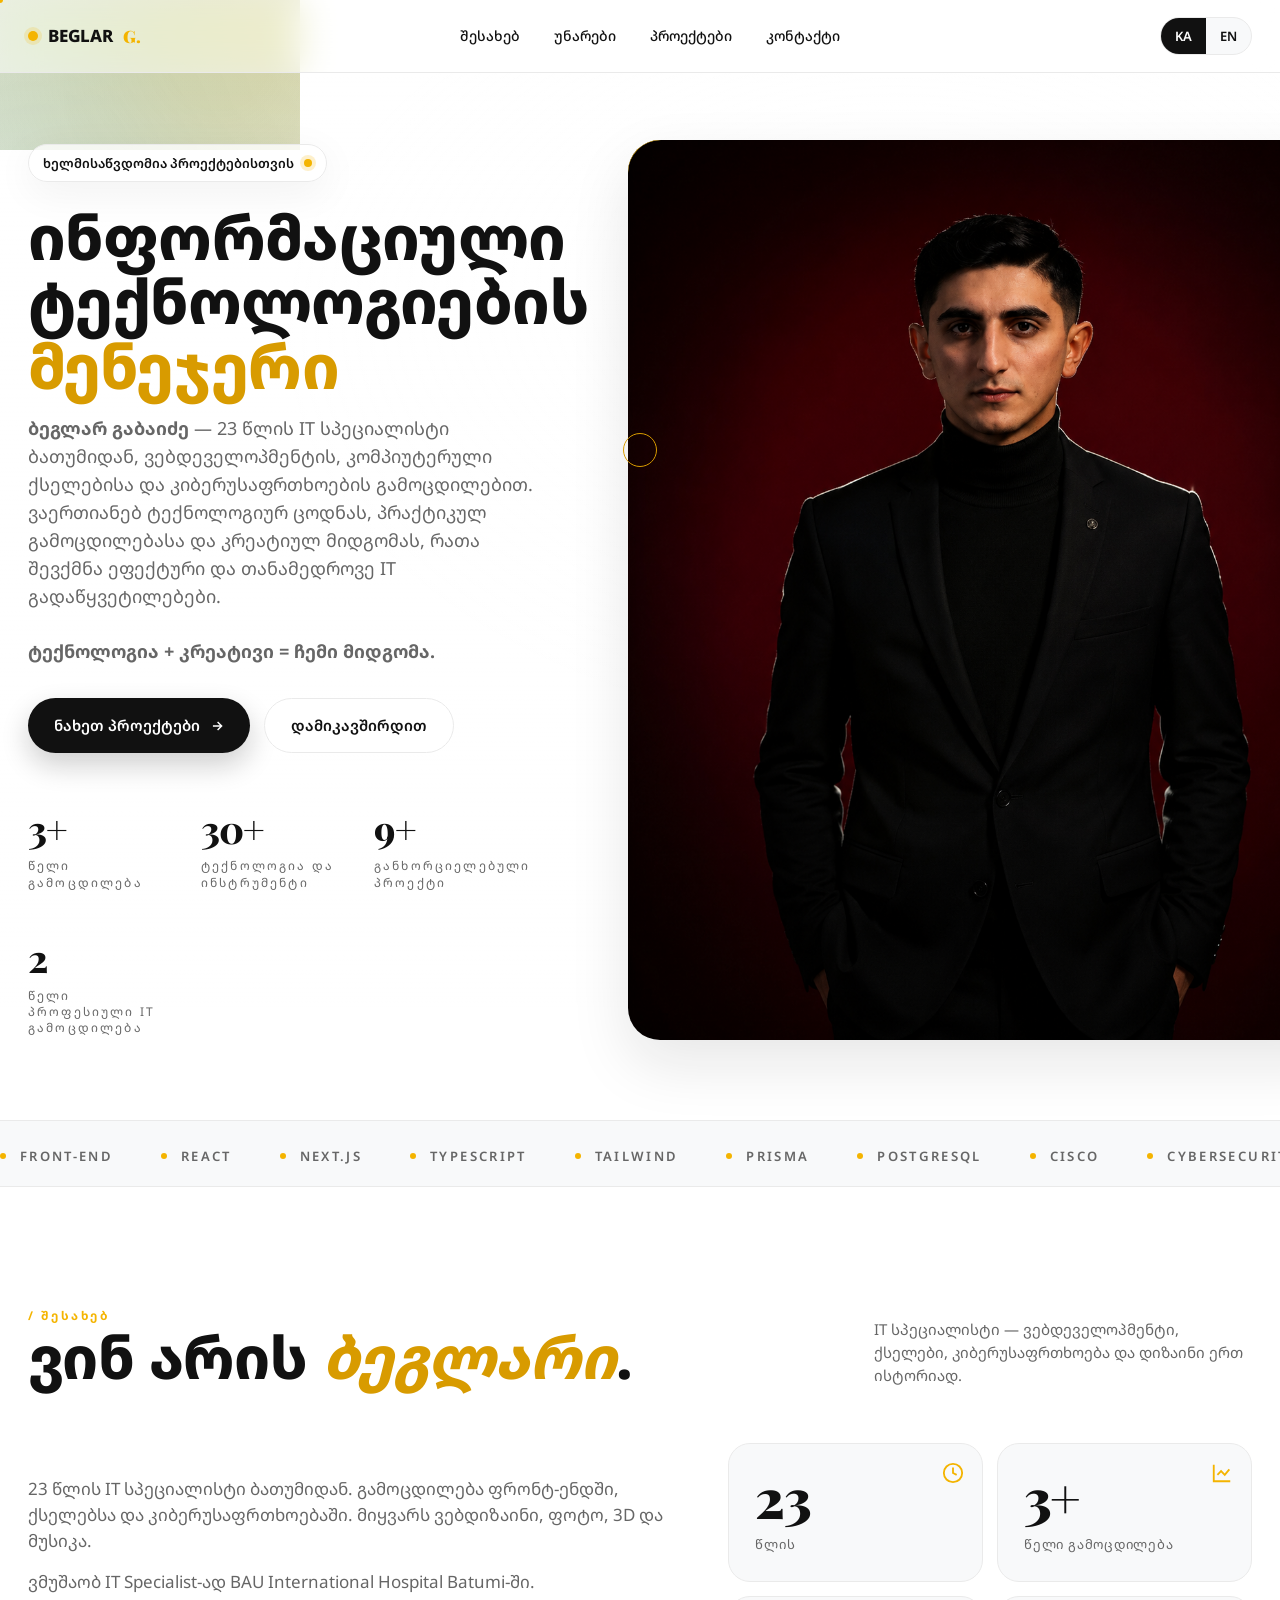
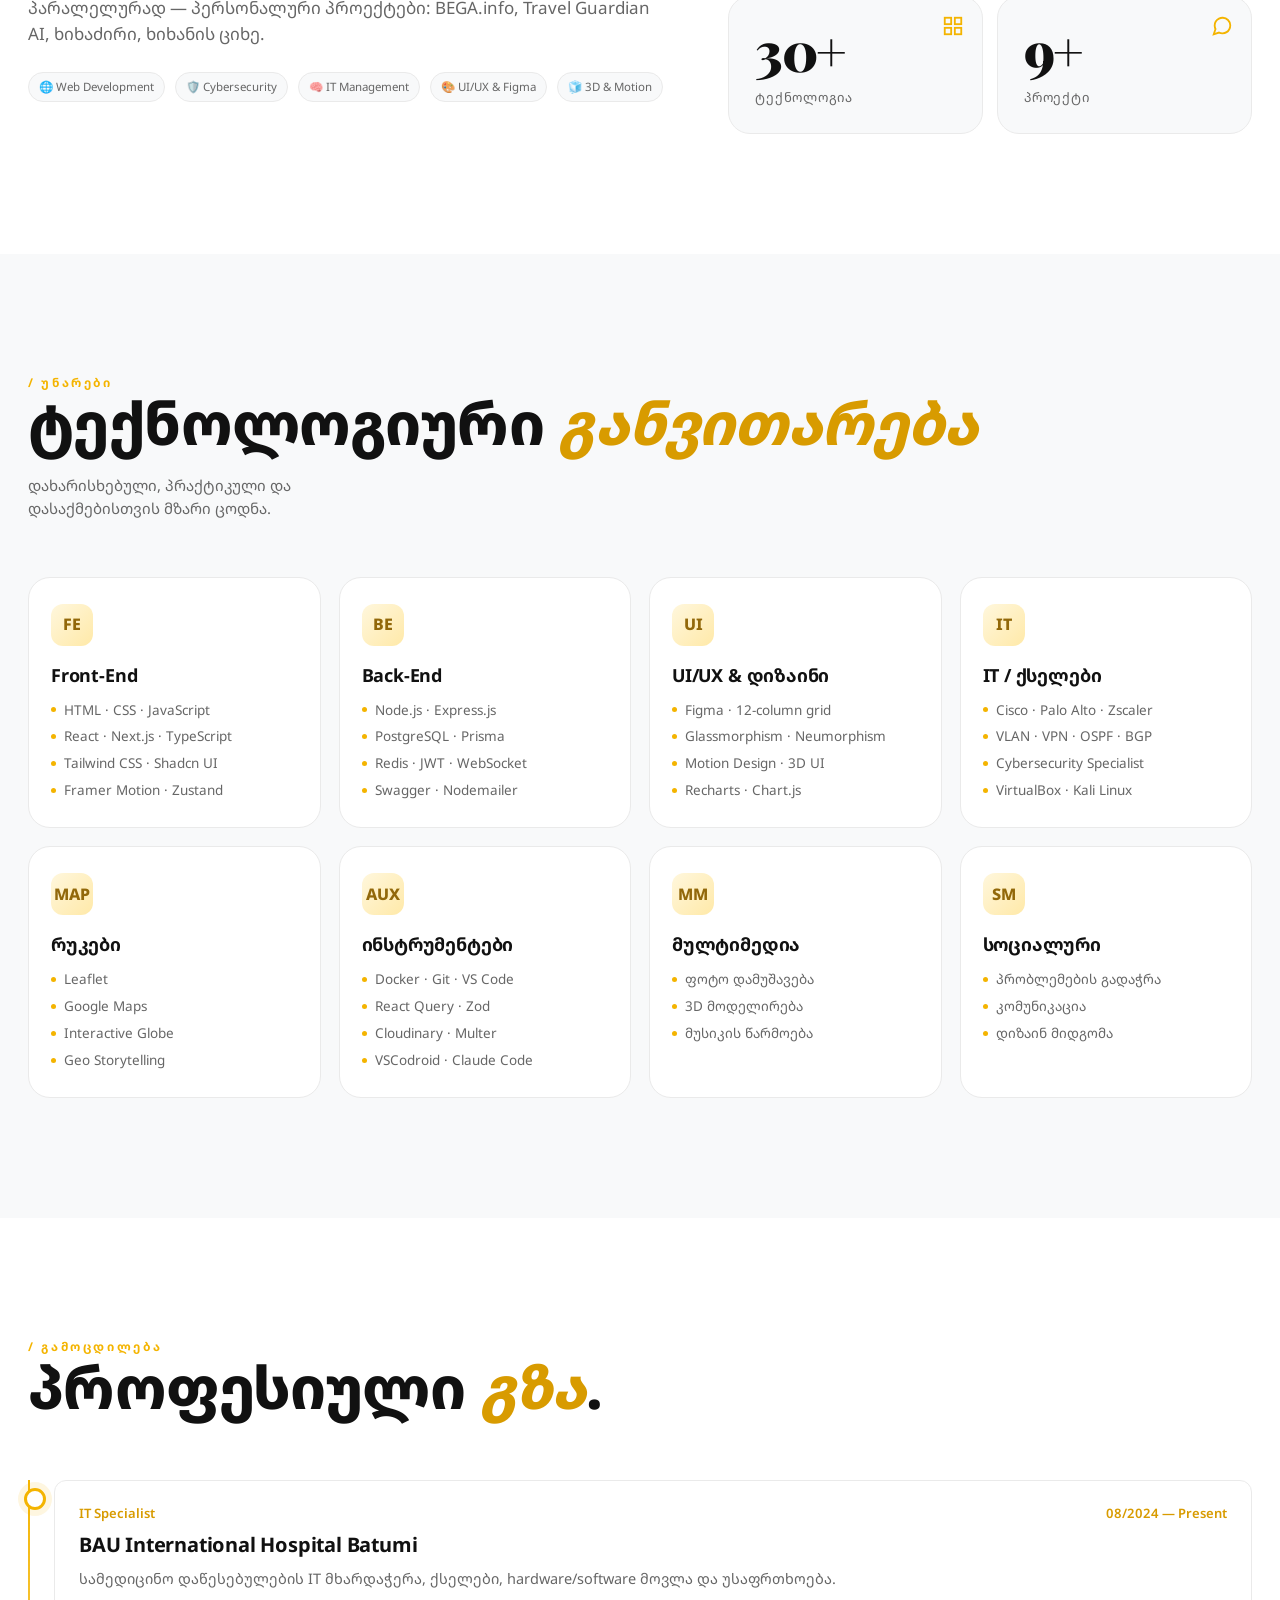
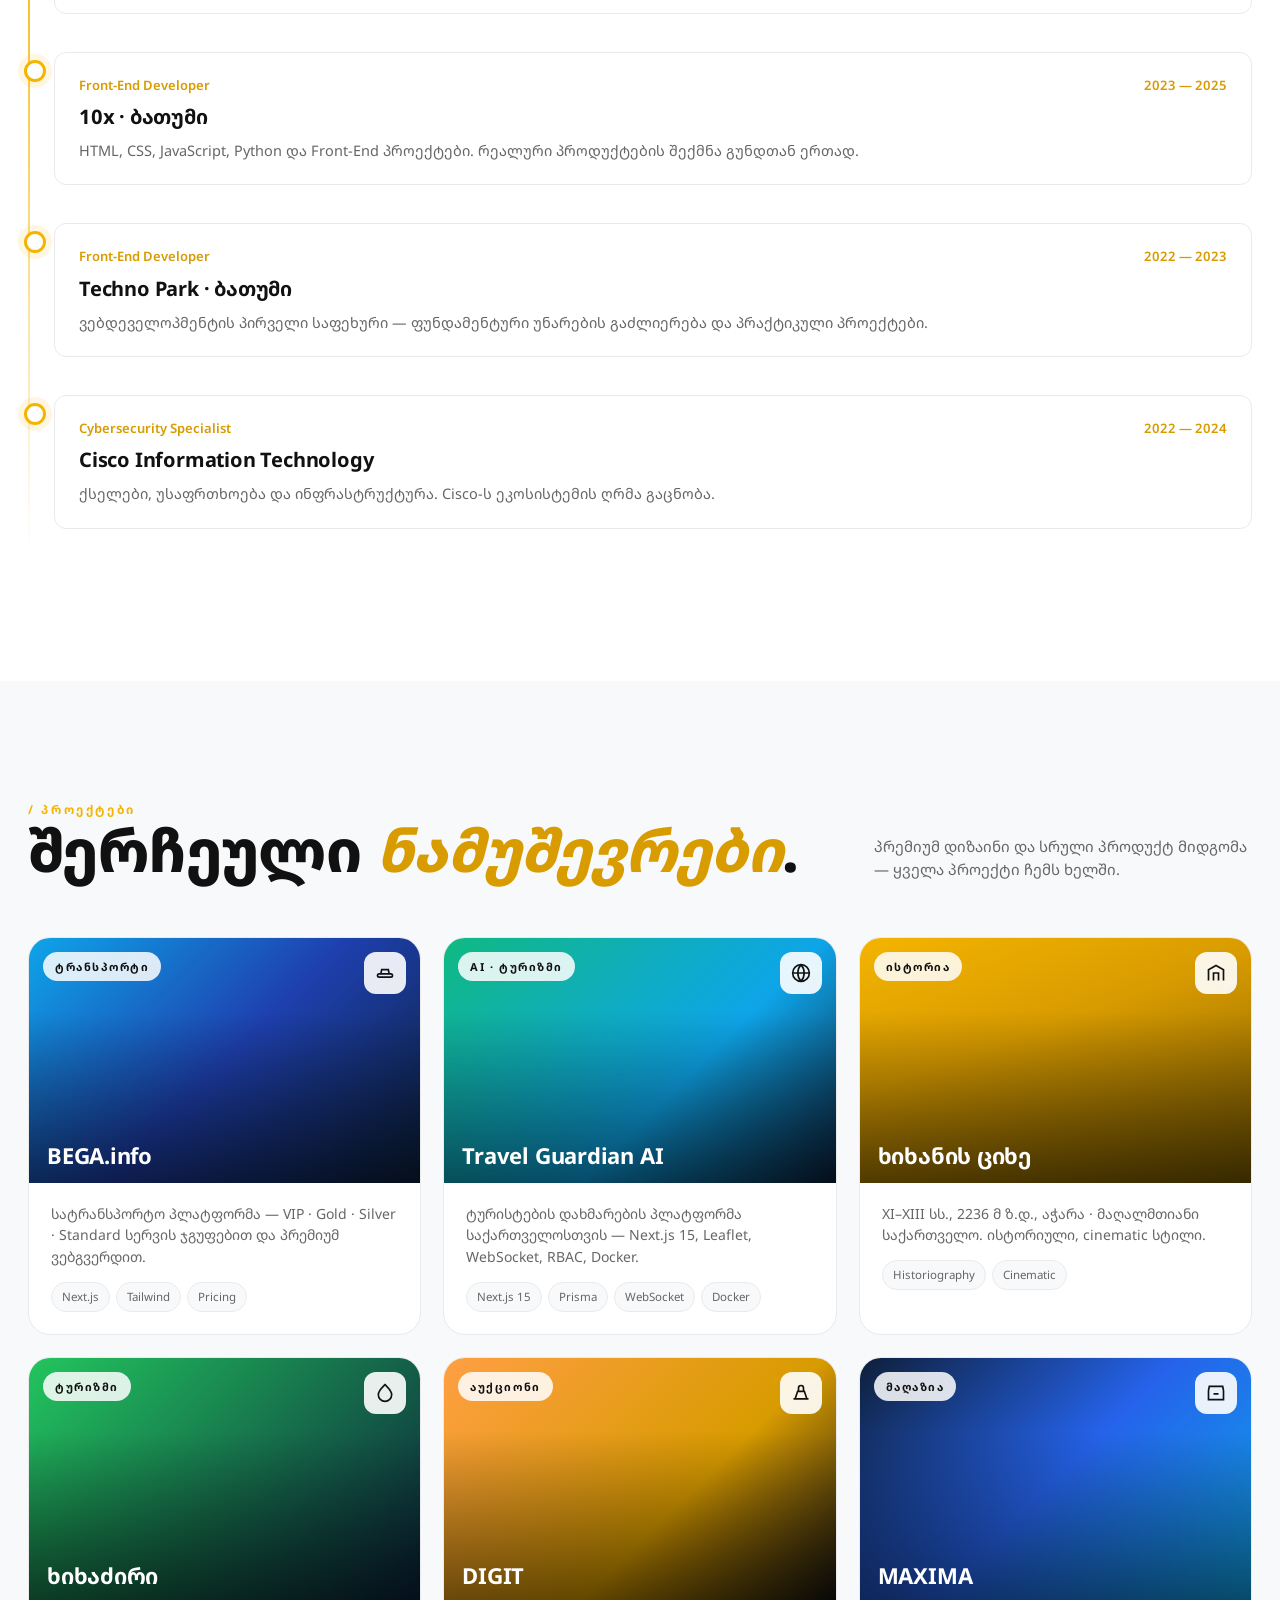
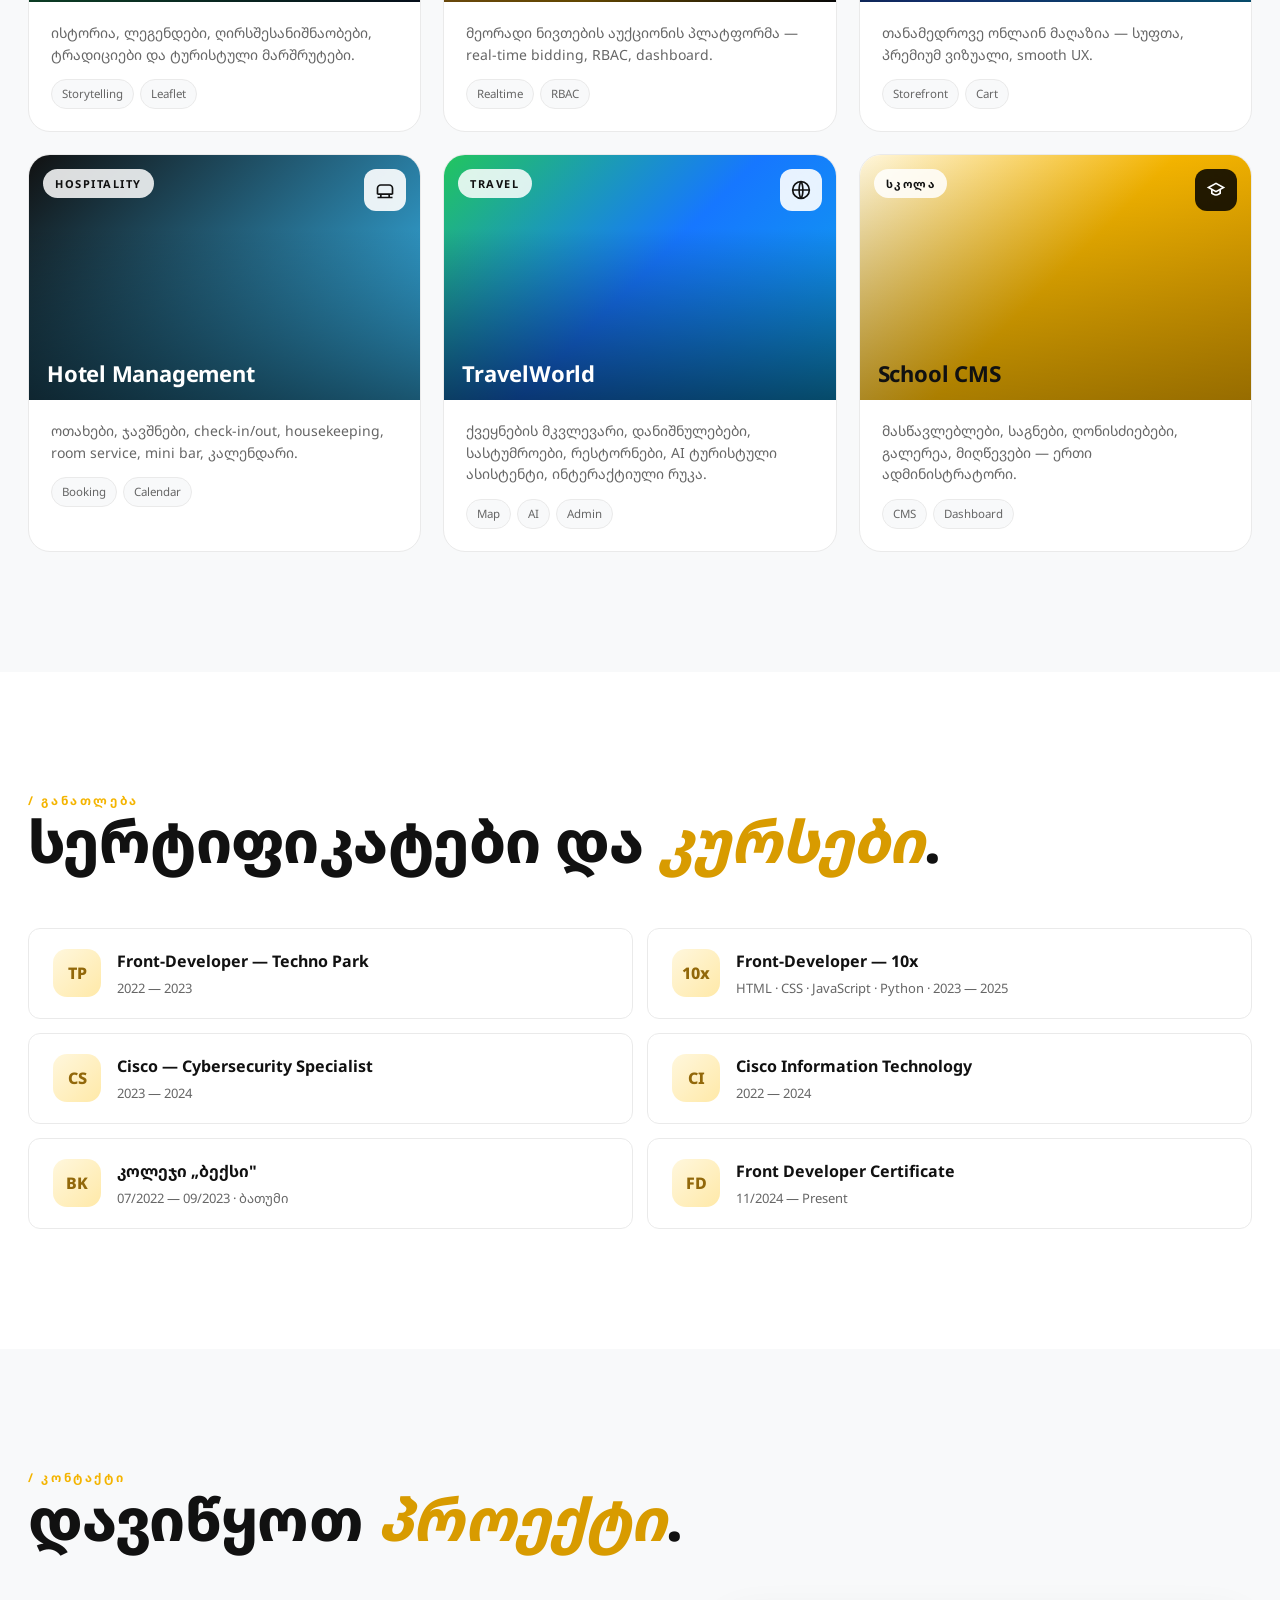
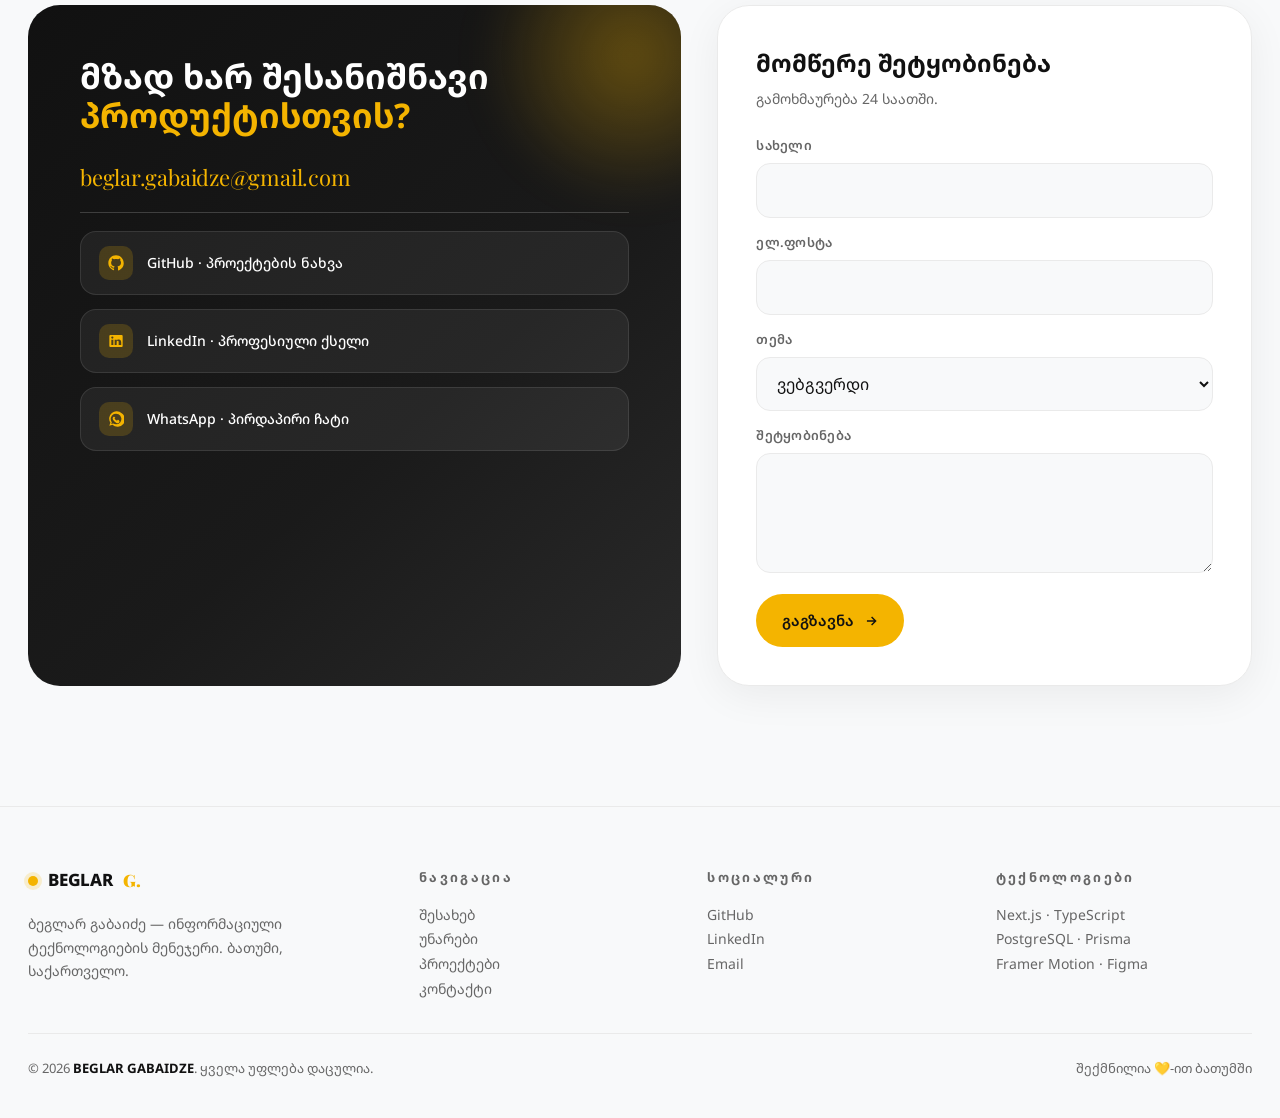
==== commit 1f52edc8: "About paragraphs slide in from the left, staggered (matches hero) Co-Authored-By: Claude Sonnet 5 <n" ====
--- a/index.html
+++ b/index.html
@@ -120,7 +120,7 @@
       </div>
     </div>
     <div class="about-grid">
-      <div class="about-text reveal">
+      <div class="about-text reveal reveal-x">
         <p data-i18n-ka>23 წლის IT სპეციალისტი ბათუმიდან. გამოცდილება ფრონტ-ენდში, ქსელებსა და კიბერუსაფრთხოებაში. მიყვარს ვებდიზაინი, ფოტო, 3D და მუსიკა.</p>
         <p data-i18n-en>23-year-old IT specialist from Batumi. Experienced in front-end, networking and cybersecurity. Into web design, photo, 3D and music.</p>
         <p data-i18n-ka>ვმუშაობ IT Specialist-ად BAU International Hospital Batumi-ში. პარალელურად — პერსონალური პროექტები: BEGA.info, Travel Guardian AI, ხიხაძირი, ხიხანის ციხე.</p>
--- a/css/styles.css
+++ b/css/styles.css
@@ -20,6 +20,8 @@
 }
 *{box-sizing:border-box;margin:0;padding:0}
 html,body{background:var(--bg);color:var(--ink);scroll-behavior:smooth;-webkit-font-smoothing:antialiased}
+html{scroll-snap-type:y proximity;scroll-padding-top:72px}
+@media (max-height:640px){html{scroll-snap-type:none}}
 body{font-family:var(--font-en);overflow-x:hidden;line-height:1.55}
 [data-lang="ka"] body{font-family:var(--font-ka)}
 img{display:block;max-width:100%}
@@ -38,9 +40,9 @@
 #intro{
   position:fixed;inset:0;z-index:9999;background:#0b0b0b;
   display:grid;place-items:center;overflow:hidden;
-  transition:opacity 1s var(--ease),visibility 1s var(--ease);
-}
-#intro.hide{opacity:0;visibility:hidden;pointer-events:none}
+  transition:opacity .8s var(--ease),transform 1s var(--ease),visibility 1s var(--ease);
+}
+#intro.hide{opacity:0;visibility:hidden;pointer-events:none;transform:translateY(-100%)}
 #intro canvas{position:absolute;inset:0;width:100%;height:100%}
 .intro-name{
   position:relative;color:#fff;font-family:var(--font-display);font-weight:900;
@@ -159,11 +161,32 @@
 .floating-tag .dot{width:10px;height:10px;background:var(--accent);border-radius:50%}
 @media(max-width:880px){
   .hero-grid{grid-template-columns:1fr;gap:36px}
+  .hero{min-height:auto;padding:104px 0 64px}
+  .portrait-frame{max-width:400px;margin-inline:auto}
   .floating-tag.flag{left:-10px}.floating-tag.location{right:-10px}
 }
+
+/* Hero load-in sequence — plays as the intro curtain lifts */
+.js .hero-eyebrow,
+.js .hero-title,
+.js .hero-sub,
+.js .hero-cta,
+.js .hero-meta,
+.js .portrait-frame{opacity:0}
+.intro-done .hero-eyebrow{animation:heroIn .75s var(--ease) 0s both}
+.intro-done .hero-title{animation:heroIn .75s var(--ease) .12s both}
+.intro-done .hero-sub{animation:heroIn .75s var(--ease) .26s both}
+.intro-done .hero-cta{animation:heroIn .75s var(--ease) .4s both}
+.intro-done .hero-meta{animation:heroIn .75s var(--ease) .54s both}
+.intro-done .portrait-frame{animation:heroPop .9s var(--ease) .3s both}
+/* slide in from the left, one after another */
+@keyframes heroIn{from{opacity:0;transform:translateX(-56px)}to{opacity:1;transform:none}}
+@keyframes heroPop{from{opacity:0;transform:translateX(40px) scale(.965)}to{opacity:1;transform:none}}
 
 /* ---------- Sections ---------- */
 .section{padding:120px 0;position:relative}
+/* Each section is a scroll-snap "page" */
+.hero,.section{scroll-snap-align:start;scroll-snap-stop:normal}
 .section-head{display:flex;justify-content:space-between;align-items:flex-end;gap:20px;margin-bottom:56px;flex-wrap:wrap}
 .section-head h2{font-size:clamp(34px,4.6vw,60px)}
 .section-head .right{color:var(--ink-2);max-width:42ch;font-size:15px}
@@ -291,13 +314,42 @@
 @media(max-width:880px){.footer-grid{grid-template-columns:1fr 1fr}}
 
 /* Reveal */
-.reveal{opacity:0;transform:translateY(28px);transition:opacity .9s var(--ease),transform .9s var(--ease)}
+.reveal{opacity:0;transform:translateY(40px);transition:opacity .75s var(--ease),transform .75s var(--ease)}
 .reveal.in{opacity:1;transform:translateY(0)}
+/* Slide in from the left, paragraph by paragraph (same feel as the hero) */
+.reveal-x{transform:none}
+.reveal-x.in>p{animation:slideInLeft .7s var(--ease) both}
+.reveal-x.in>p:nth-of-type(2){animation-delay:.14s}
+.reveal-x.in>p:nth-of-type(3){animation-delay:.28s}
+.reveal-x.in>p:nth-of-type(4){animation-delay:.42s}
+@keyframes slideInLeft{from{opacity:0;transform:translateX(-56px)}to{opacity:1;transform:none}}
+
+/* ---------- Phones ---------- */
+@media(max-width:640px){
+  .container{padding:0 20px}
+  .section{padding:72px 0}
+  .section-head{margin-bottom:32px}
+  .hero{padding:96px 0 56px}
+  .hero-title{font-size:clamp(28px,7.6vw,40px)}
+  .hero-sub{font-size:15.5px}
+  .hero-cta{gap:10px}
+  .hero-cta .btn{flex:1 1 100%;justify-content:center}
+  .hero-meta{gap:18px 26px;margin-top:30px}
+  .hero-meta .item{max-width:none;flex:1 1 40%}
+  .hero-meta .item .num{font-size:32px}
+  .stat-card{padding:20px}
+  .stat-card .n{font-size:44px}
+  .contact-card{padding:28px}
+  .form-card{padding:24px}
+  .contact-card h3{font-size:26px}
+  .contact-card .email{font-size:16px;word-break:break-all}
+}
 
 /* Reduced motion */
 @media (prefers-reduced-motion:reduce){
   *,*::before,*::after{animation:none!important;transition:none!important}
   .reveal{opacity:1;transform:none}
+  .hero-eyebrow,.hero-title,.hero-sub,.hero-cta,.hero-meta,.portrait-frame{opacity:1!important}
 }
 
 /* i18n helper */
